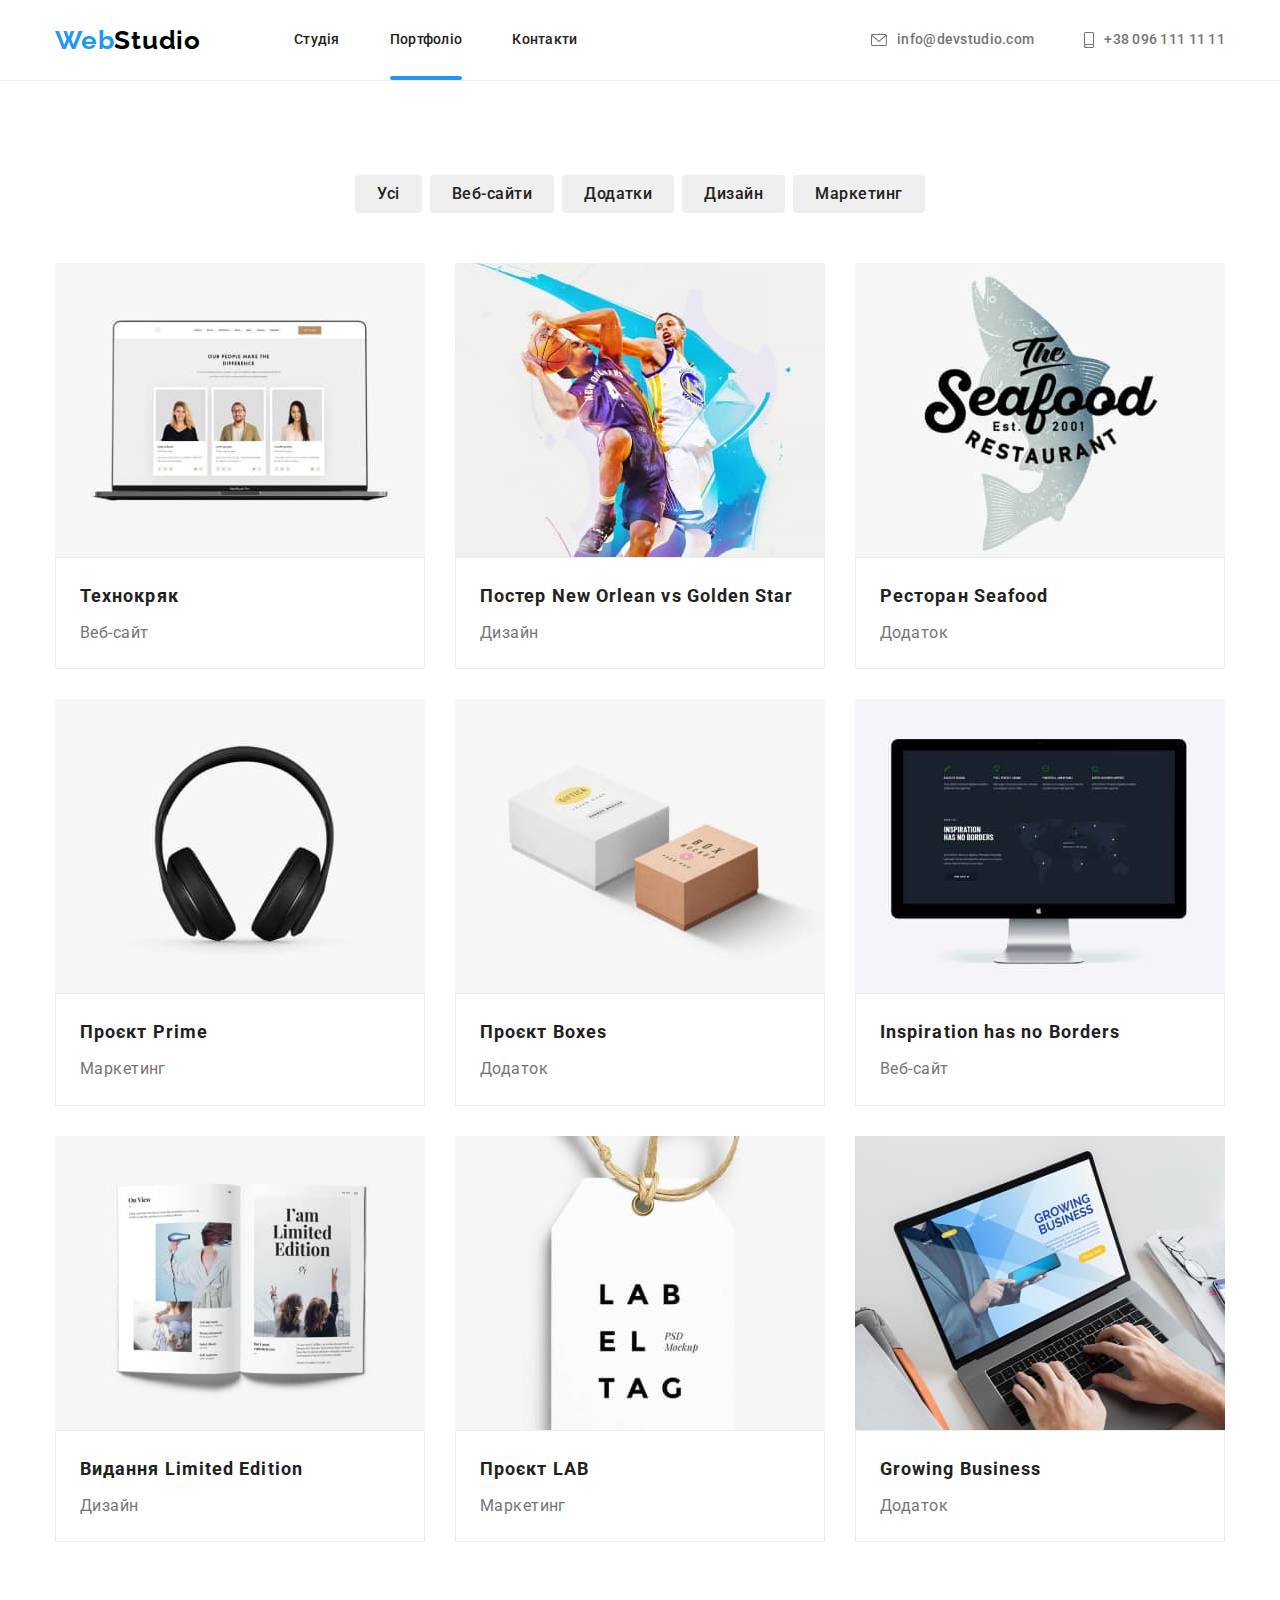
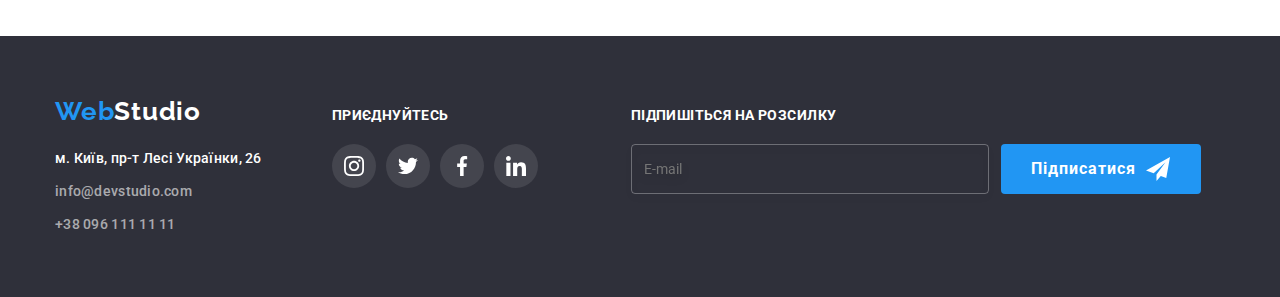
==== portfolio.html @ 9c0e9324 "add_banner" ====
<!DOCTYPE html>
<html lang="uk">
  <head>
    <meta charset="UTF-8" />
    <meta http-equiv="X-UA-Compatible" content="IE=edge" />
    <meta name="viewport" content="width=device-width, initial-scale=1.0" />
    <title>Портфоліо</title>
    <link rel="preconnect" href="https://fonts.googleapis.com" />
    <link rel="preconnect" href="https://fonts.gstatic.com" crossorigin />
    <link
      href="https://fonts.googleapis.com/css2?family=Raleway:wght@700&family=Roboto:wght@400;500;700;900&display=swap"
      rel="stylesheet"
    />
    <link
      rel="stylesheet"
      href="https://cdn.jsdelivr.net/npm/modern-normalize@1.1.0/modern-normalize.min.css"
    />
    <link rel="stylesheet" href="./css/main.min.css" />
  </head>
  <body>
    <!--Header-->
    <header class="header">
      <div class="container header__envelope">
        <nav class="header__navigation">
          <a class="logo logo-head link" href="./index.html" lang="en"
            >Web<span class="logo-header">Studio</span></a
          >
          <ul class="menu list">
            <li class="menu__item">
              <a class="menu__link link" href="./index.html">Студія</a>
            </li>
            <li class="menu__item">
              <a class="menu__link menu__current link" href="./portfolio.html"
                >Портфоліо</a
              >
            </li>
            <li class="menu__item">
              <a class="menu__link link" href="#">Контакти</a>
            </li>
          </ul>
        </nav>
        <ul class="list adress contacts-list">
          <li class="contacts-list__item">
            <a
              class="contacts-list__link link"
              href="mailto:info@devstudio.com"
            >
              <svg
                aria-label="іконка написати посилання на пошту"
                class="contacts-list__iconmail"
                width="16"
                height="12"
              >
                <use href="./images/sprite.svg#icon-mail_header"></use>
              </svg>
              info@devstudio.com
            </a>
          </li>
          <li class="contacts-list__item">
            <a class="contacts-list__link link" href="tel:+380961111111">
              <svg
                aria-label="іконка контактного телефона"
                class="contacts-list__icontel"
                width="10"
                height="16"
              >
                <use href="./images/sprite.svg#icon-smartphone_header"></use>
              </svg>
              +38 096 111 11 11
            </a>
          </li>
        </ul>
      </div>
    </header>
    <main>
      <!--Button-filter-portfolio-->
      <section class="portfolio">
        <div class="container">
          <h1 class="visually-hidden">Портфоліо</h1>
          <ul class="portfolio-btn-roster list">
            <li class="portfolio-item">
              <button type="button" class="button-portfolio">Усі</button>
            </li>
            <li class="portfolio-item">
              <button type="button" class="button-portfolio">Веб-сайти</button>
            </li>
            <li class="portfolio-item">
              <button type="button" class="button-portfolio">Додатки</button>
            </li>
            <li class="portfolio-item">
              <button type="button" class="button-portfolio">Дизайн</button>
            </li>
            <li class="portfolio-item">
              <button type="button" class="button-portfolio">Маркетинг</button>
            </li>
          </ul>
          <!--Portfolio-->
          <ul class="portfolio-work list">
            <li class="port-box">
              <a class="port-link link" href="">
                <div class="portfolio-block">
                  <img
                    src="./images/websitetechnokryak.jpg"
                    alt="веб-сайт"
                    width="370"
                    class="portfolio-link"
                  />
                  <div class="overlay-portfolio">
                    <p class="overlay-text">
                      Ресурс пропонує комплексні пропозиції з різним рівнем
                      функціоналу та сервісів. Все це дозволить відвідувачу
                      отримати вичерпні відомості про компанію чи приватну
                      особу.
                    </p>
                  </div>
                </div>
                <div class="portfolio-box">
                  <h2 class="portfolio-title">Технокряк</h2>
                  <p class="portfolio-info">Веб-сайт</p>
                </div>
              </a>
            </li>
            <li class="port-box">
              <a class="port-link link" href="">
                <div class="portfolio-block">
                  <img
                    src="./images/designposter.jpg"
                    alt="постер"
                    width="370"
                    class="portfolio-link"
                  />
                  <div class="overlay-portfolio">
                    <p class="overlay-text">
                      Ресурс пропонує комплексні пропозиції з різним рівнем
                      функціоналу та сервісів. Все це дозволить відвідувачу
                      отримати вичерпні відомості про компанію чи приватну
                      особу.
                    </p>
                  </div>
                </div>
                <div class="portfolio-box">
                  <h2 class="portfolio-title">
                    Постер New Orlean vs Golden Star
                  </h2>
                  <p class="portfolio-info">Дизайн</p>
                </div>
              </a>
            </li>
            <li class="port-box">
              <a class="port-link link" href="">
                <div class="portfolio-block">
                  <img
                    src="./images/applicationrestoran.jpg"
                    alt="лого ресторану"
                    width="370"
                    class="portfolio-link"
                  />
                  <div class="overlay-portfolio">
                    <p class="overlay-text">
                      Ресурс пропонує комплексні пропозиції з різним рівнем
                      функціоналу та сервісів. Все це дозволить відвідувачу
                      отримати вичерпні відомості про компанію чи приватну
                      особу.
                    </p>
                  </div>
                </div>
                <div class="portfolio-box">
                  <h2 class="portfolio-title">Ресторан Seafood</h2>
                  <p class="portfolio-info">Додаток</p>
                </div>
              </a>
            </li>
            <li class="port-box">
              <a class="port-link link" href="">
                <div class="portfolio-block">
                  <img
                    src="./images/marketingproject.jpg"
                    alt="навушники"
                    width="370"
                    class="portfolio-link"
                  />
                  <div class="overlay-portfolio">
                    <p class="overlay-text">
                      Ресурс пропонує комплексні пропозиції з різним рівнем
                      функціоналу та сервісів. Все це дозволить відвідувачу
                      отримати вичерпні відомості про компанію чи приватну
                      особу.
                    </p>
                  </div>
                </div>
                <div class="portfolio-box">
                  <h2 class="portfolio-title">Проєкт Prime</h2>
                  <p class="portfolio-info">Маркетинг</p>
                </div>
              </a>
            </li>
            <li class="port-box">
              <a class="port-link link" href="">
                <div class="portfolio-block">
                  <img
                    src="./images/applicationproject.jpg"
                    alt="коробка"
                    width="370"
                    class="portfolio-link"
                  />
                  <div class="overlay-portfolio">
                    <p class="overlay-text">
                      Ресурс пропонує комплексні пропозиції з різним рівнем
                      функціоналу та сервісів. Все це дозволить відвідувачу
                      отримати вичерпні відомості про компанію чи приватну
                      особу.
                    </p>
                  </div>
                </div>
                <div class="portfolio-box">
                  <h2 class="portfolio-title">Проєкт Boxes</h2>
                  <p class="portfolio-info">Додаток</p>
                </div>
              </a>
            </li>
            <li class="port-box">
              <a class="port-link link" href="">
                <div class="portfolio-block">
                  <img
                    src="./images/website.jpg"
                    alt="компьютер"
                    width="370"
                    class="portfolio-link"
                  />
                  <div class="overlay-portfolio">
                    <p class="overlay-text">
                      Ресурс пропонує комплексні пропозиції з різним рівнем
                      функціоналу та сервісів. Все це дозволить відвідувачу
                      отримати вичерпні відомості про компанію чи приватну
                      особу.
                    </p>
                  </div>
                </div>
                <div class="portfolio-box">
                  <h2 class="portfolio-title">Inspiration has no Borders</h2>
                  <p class="portfolio-info">Веб-сайт</p>
                </div>
              </a>
            </li>
            <li class="port-box">
              <a class="port-link link" href="">
                <div class="portfolio-block">
                  <img
                    src="./images/designpublishing.jpg"
                    alt="журнал"
                    width="370"
                    class="portfolio-link"
                  />
                  <div class="overlay-portfolio">
                    <p class="overlay-text">
                      Ресурс пропонує комплексні пропозиції з різним рівнем
                      функціоналу та сервісів. Все це дозволить відвідувачу
                      отримати вичерпні відомості про компанію чи приватну
                      особу.
                    </p>
                  </div>
                </div>
                <div class="portfolio-box">
                  <h2 class="portfolio-title">Видання Limited Edition</h2>
                  <p class="portfolio-info">Дизайн</p>
                </div>
              </a>
            </li>
            <li class="port-box">
              <a class="port-link link" href="">
                <div class="portfolio-block">
                  <img
                    src="./images/marketingprlab.jpg"
                    alt="стікер"
                    width="370"
                    class="portfolio-link"
                  />
                  <div class="overlay-portfolio">
                    <p class="overlay-text">
                      Ресурс пропонує комплексні пропозиції з різним рівнем
                      функціоналу та сервісів. Все це дозволить відвідувачу
                      отримати вичерпні відомості про компанію чи приватну
                      особу.
                    </p>
                  </div>
                </div>
                <div class="portfolio-box">
                  <h2 class="portfolio-title">Проєкт LAB</h2>
                  <p class="portfolio-info">Маркетинг</p>
                </div>
              </a>
            </li>
            <li class="port-box">
              <a class="port-link link" href="">
                <div class="portfolio-block">
                  <img
                    src="./images/appgrowing.jpg"
                    alt="ноутбук"
                    width="370"
                    class="portfolio-link"
                  />
                  <div class="overlay-portfolio">
                    <p class="overlay-text">
                      Ресурс пропонує комплексні пропозиції з різним рівнем
                      функціоналу та сервісів. Все це дозволить відвідувачу
                      отримати вичерпні відомості про компанію чи приватну
                      особу.
                    </p>
                  </div>
                </div>
                <div class="portfolio-box">
                  <h2 class="portfolio-title">Growing Business</h2>
                  <p class="portfolio-info">Додаток</p>
                </div>
              </a>
            </li>
          </ul>
        </div>
      </section>
    </main>
    <!--Footer-->
    <footer class="footer-color">
      <div class="container footer-block">
        <div class="contacts-footer">
          <a class="logo link logo-indent" href="./index.html" lang="en"
            >Web<span class="logo-footer">Studio</span></a
          >
          <address>
            <ul class="list">
              <li class="footer-list">
                <a
                  class="adress link nav-contacts-footer"
                  href="https://goo.gl/maps/qTSubEwmaGikRSsk8"
                  target="_blank"
                  rel="noreferer noopener nofollow"
                  >м. Київ, пр-т Лесі Українки, 26</a
                >
              </li>
              <li class="footer-list">
                <a
                  class="footer-contacts link nav-contacts-footer"
                  href="mailto:info@devstudio.com"
                  >info@devstudio.com</a
                >
              </li>
              <li class="footer-list">
                <a
                  class="footer-contacts link nav-contacts-footer"
                  href="tel:+380961111111"
                  >+38 096 111 11 11</a
                >
              </li>
            </ul>
          </address>
        </div>
        <div class="footer-social">
          <p class="follow">Приєднуйтесь</p>
          <ul class="social-list-footer list">
            <li class="social-list-item-footer">
              <a href="#" class="social-list-link-footer">
                <svg
                  lang="en"
                  aria-label="icon instagram"
                  class="social-list-icon-footer"
                >
                  <use href="./images/sprite.svg#icon-instagram"></use>
                </svg>
              </a>
            </li>
            <li class="social-list-item-footer">
              <a href="#" class="social-list-link-footer">
                <svg
                  lang="en"
                  aria-label="icon twitter"
                  class="social-list-icon-footer"
                >
                  <use href="./images/sprite.svg#icon-twitter"></use>
                </svg>
              </a>
            </li>
            <li class="social-list-item-footer">
              <a href="#" class="social-list-link-footer">
                <svg
                  lang="en"
                  aria-label="icon facebook"
                  class="social-list-icon-footer"
                >
                  <use href="./images/sprite.svg#icon-fb"></use>
                </svg>
              </a>
            </li>
            <li class="social-list-item-footer">
              <a href="#" class="social-list-link-footer">
                <svg
                  lang="en"
                  aria-label="icon linkedin"
                  class="social-list-icon-footer"
                >
                  <use href="./images/sprite.svg#icon-linkedin"></use>
                </svg>
              </a>
            </li>
          </ul>
        </div>
        <form class="mailing">
          <p class="mailing-text">Підпишіться на розсилку</p>
          <div class="mailing-box">
            <input
              type="email"
              name="email"
              placeholder="E-mail"
              class="mailing-input"
              required
            />
            <button type="submit" class="mailing-button">
              Підписатися
              <svg class="icon-send">
                <use href="./images/sprite.svg#icon-icon-send"></use>
              </svg>
            </button>
          </div>
        </form>
      </div>
    </footer>
  </body>
</html>
---- css/main.min.css ----
:root{--accent-color: #2196F3;--text-title-color: #212121;--text-color: #757575;--banner-color: #2F303A;--white-color: #FFFFFF;--button-colour: #188CE8;--border-header: #ECECEC;--comandos-color: #F5F4FA;--portfolio-box: #EEEEEE;--banner-bg-color: #C4C4C4;--icon-color: #AFB1B8;--bg-color-text: rgba(47, 48, 58, 0.8);--bg-color-icon: rgba(255, 255, 255, 0.1);--backdrop-color: rgba(0, 0, 0, 0.2);--timing-function: cubic-bezier(0.4, 0, 0.2, 1);--overlay-portfolio: rgba(33, 150, 243, 0.9);--primery-font: "Roboto", sans-serif}.visually-hidden{position:absolute;white-space:nowrap;width:1px;height:1px;overflow:hidden;border:0;padding:0;clip:rect(0 0 0 0);clip-path:inset(50%)}h1,h2,h3,h4,p{margin-top:0;margin-bottom:0}ul,ol{margin-top:0;margin-bottom:0;padding-left:0}.link{text-decoration:none}.list{list-style:none}img{display:block}body{font-family:var(--primery-font);font-size:14px;letter-spacing:.03em;line-height:1.14}.container{width:1200px;margin-left:auto;margin-right:auto;padding-left:15px;padding-right:15px}.banner__button{font-family:"Roboto",sans-serif;font-style:normal;font-weight:700;font-size:16px;line-height:1.87;display:block;padding:10px 32px;border-radius:4px;border:none;margin-right:auto;margin-left:auto;letter-spacing:.06em;cursor:pointer;background-color:var(--accent-color);color:var(--white-color);transition:background-color 250ms var(--timing-function)}.banner__button:hover,.banner__button:focus{background-color:var(--button-colour);box-shadow:0px 4px 4px rgba(0,0,0,.15);border-radius:4px}.logo-header{color:#000;padding-top:24px;padding-bottom:24px}.logo{font-family:"Raleway",sans-serif;font-weight:700;font-size:26px;line-height:1.19;letter-spacing:.03em;color:var(--accent-color)}.logo-head{margin-right:93px}.logo-footer{color:var(--white-color)}.logo-indent{margin-bottom:20px;display:block}.backdrop{position:fixed;top:0;left:0;z-index:100;width:100%;height:100%;background-color:var(--backdrop-color);transition:opacity 250ms var(--timing-function),visibility 250ms var(--timing-function)}.backdrop.is-hidden{visibility:hidden;opacity:0;pointer-events:none}.modal{position:absolute;top:50%;left:50%;transform:translate(-50%, -50%);width:528px;height:580px;padding:40px;background-color:var(--white-color);box-shadow:0px 1px 3px rgba(0,0,0,.12),0px 1px 1px rgba(0,0,0,.14),0px 2px 1px rgba(0,0,0,.2);border-radius:4px}.modal-close-button{position:absolute;top:8px;right:8px;display:flex;align-items:center;justify-content:center;width:30px;height:30px;border-radius:50%;background-color:rgba(0,0,0,0);border:1px solid rgba(0,0,0,.1);padding:0px;transition:border 250ms var(--timing-function)}.modal-close-button:hover,.modal-close-button:focus{border:1px solid var(--accent-color)}.modal-close-icon{transition:fill 250ms var(--timing-function)}.modal-close-icon:focus,.modal-close-icon:hover{cursor:pointer;fill:var(--accent-color)}.modal-title{font-family:var(--primery-font);font-style:normal;font-weight:700;font-size:20px;line-height:1,15;text-align:center;letter-spacing:.03em;margin-bottom:12px;color:var(--text-title-color)}.modal-form{display:flex;flex-direction:column}.modal-from-input{width:100%;height:40px;cursor:pointer;padding-left:42px;border-radius:4px;border:1px solid rgba(33,33,33,.2);transition:border-color 250ms var(--timing-function)}.modal-from-input:focus{outline:none;border-color:var(--accent-color)}.modal-form-icon{position:absolute;top:50%;left:12px;transform:translateY(-50%);display:block;fill:var(--text-title-color);transition:fill 250ms var(--timing-function)}.modal-from-input:focus+.modal-form-icon{fill:var(--accent-color)}.modal-form-name{display:block;margin-bottom:4px;font-family:var(--primery-font);font-style:normal;font-weight:400;font-size:12px;line-height:1,16;letter-spacing:.01em;color:var(--text-color)}.modal-form-field{margin-bottom:10px}.modal-form-input-wrapper{position:relative;display:block}.modal-form-message{display:block;width:100%;height:96px;border-radius:4px;border:1px solid rgba(33,33,33,.2);padding-left:16px;padding-right:16px;padding-top:12px;padding-bottom:12px;resize:none;cursor:pointer;transition:border-color 250ms var(--timing-function)}.modal-form-message:focus{outline:none;border-color:var(--accent-color)}.modal-form-message::placeholder{color:rgba(117,117,117,.5);font-size:12px}.modal-form-own-check{width:16px;height:15px;border-radius:2px;border:1px solid var(--text-title-color);cursor:pointer;margin-right:7px}.modal-check:checked+.modal-form-own-check{background-color:var(--accent-color);border:none}.modal-check:focus+.modal-form-own-check{box-shadow:0 0 0 2px var(--accent-color)}.modal-form-own-icon{display:none;fill:var(--white-color)}.modal-check:checked+.modal-form-own-check .modal-form-own-icon{display:block}.modal-check{appearance:none;position:absolute}.modal-form-check{display:flex;align-items:center;margin-bottom:25px;justify-content:center}.modal-form-send{width:200px;height:50px;font-family:"Roboto",sans-serif;font-style:normal;font-weight:700;font-size:16px;line-height:1.87;display:block;padding:10px 32px;border-radius:4px;border:none;margin-right:auto;margin-left:auto;letter-spacing:.06em;cursor:pointer;background-color:var(--accent-color);color:var(--white-color);transition:background-color 250ms var(--timing-function)}.modal-form-send:hover,.modal-form-send:focus{background-color:var(--button-colour);box-shadow:0px 4px 4px rgba(0,0,0,.15);border-radius:4px}.modal-form-own-text{color:var(--accent-color)}.header{border-bottom:1px solid var(--border-header)}.contacts-list__iconmail{margin-right:10px;fill:currentColor}.contacts-list__icontel{margin-right:10px;fill:currentColor}.menu__link{position:relative;font-weight:500;letter-spacing:.02em;padding-top:32px;padding-bottom:32px;display:inline-block;color:var(--text-title-color);transition:color 250ms var(--timing-function) linear}.menu__link:hover,.menu__link:focus,.current{color:var(--accent-color)}.menu__current::after{content:"";position:absolute;left:0;bottom:0;display:inline-block;width:100%;height:4px;background-color:var(--accent-color);border-radius:2px;transition:color 250ms var(--timing-function)}.contacts-list__link{display:flex;align-items:center;font-weight:500;letter-spacing:.02em;padding-top:32px;padding-bottom:32px;line-height:1.14;color:var(--text-color);transition:color 250ms var(--timing-function)}.contacts-list__link:hover,.contacts-list__link:focus,.contacts-list__link .current{color:var(--accent-color)}.contacts-list__item:not(:last-child){margin-right:50px;line-height:1.14}.menu{display:flex;align-items:center;column-gap:50px}.contacts-list{display:flex;align-items:center;margin-left:auto}.header__envelope{display:flex;align-items:center}.header__navigation{display:flex;align-items:center}.banner{padding-top:200px;padding-bottom:200px;background-color:var(--banner-bg-color);background-image:linear-gradient(rgba(47, 48, 58, 0.4), rgba(47, 48, 58, 0.4)),url(../images/mobile/header1.jpg);background-repeat:no-repeat;background-position:center;background-size:1600px}@media screen and (min-device-pixel-ratio: 2)and (min-width: 280px),screen and (min-resolution: 192dpi)and (min-width: 280px),screen and (min-resolution: 2dppx)and (min-width: 280px){.banner{background-image:url(../images/mobile/header2.jpg)}}@media screen and (min-width: 768px){.banner{background-image:url(../images/tablet/header1.jpg)}}@media screen and (min-device-pixel-ratio: 2)and (min-width: 768px),screen and (min-resolution: 192dpi)and (min-width: 768px),screen and (min-resolution: 2dppx)and (min-width: 768px){.banner{background-image:url(../images/tablet/header2.jpg)}}@media screen and (min-width: 1200px){.banner{background-image:url(../images/desktop/header1.jpg)}}@media screen and (min-device-pixel-ratio: 2)and (min-width: 1200px),screen and (min-resolution: 192dpi)and (min-width: 1200px),screen and (min-resolution: 2dppx)and (min-width: 1200px){.banner{background-image:url(../images/desktop/header2.jpg)}}.banner__box{width:696px;text-align:center;margin-right:auto;margin-left:auto}.overlay{max-width:1600px;height:600px;margin-left:auto;margin-right:auto;background-image:linear-gradient(to right, rgba(47, 48, 58, 0.4), rgba(47, 48, 58, 0.4)),url(../images/banner_main.jpg);background-repeat:no-repeat;background-position:center;background-size:cover}.banner__title{font-style:normal;font-weight:900;font-size:44px;line-height:1.36;text-align:center;letter-spacing:.06em;text-transform:uppercase;margin-left:auto;margin-right:auto;margin-bottom:30px;color:var(--white-color)}.advantages{padding-top:94px}.advantages-roster{display:flex;gap:30px}.backgraund{display:flex;background-color:var(--comandos-color);width:270px;height:120px;align-items:center;justify-content:center;margin-bottom:30px;border:none;border-radius:4px}.backgraund__icon{width:70px;height:70px}.advantages-roster__item{flex-basis:calc((100% - 90px)/4)}.advantages-roster__title{font-style:normal;font-weight:700;font-size:14px;text-transform:uppercase;margin-bottom:10px;color:var(--text-title-color)}.advantages-roster__text{font-style:normal;line-height:1.71;color:var(--text-color)}.products{padding-top:94px;padding-bottom:94px}.title,.clients,.comandos-title{font-style:normal;font-weight:700;font-size:36px;text-align:center;margin-bottom:50px;color:var(--text-title-color)}.products-work{display:flex;align-items:center}.products-work__item{position:relative}.products-work__item:not(:last-child){margin-right:30px}.products-work__overlay{position:absolute;bottom:0%;left:0%;width:100%;height:70px;background-color:var(--bg-color-text);display:flex;align-items:center;justify-content:center}.products-work__img{display:block}.products-work__text{font-family:"Roboto",sans-serif;font-weight:700;font-size:14px;line-height:1,14;text-align:center;text-transform:uppercase;color:var(--white-color)}.our-comandos{padding-bottom:94px;padding-top:94px;background-color:var(--comandos-color)}.comandos-team{display:flex;align-items:center}.comandos-list:not(:last-child){margin-right:30px}.box-color{background-color:var(--white-color)}.work-position{padding-top:30px;padding-bottom:30px;padding-left:30px;padding-right:30px;box-shadow:0px 1px 3px rgba(0,0,0,.12),0px 1px 1px rgba(0,0,0,.14),0px 2px 1px rgba(0,0,0,.2);border-radius:0px 0px 4px 4px}.social-list-icon{width:20px;height:20px}.social-list,.social-list-footer{display:flex;align-items:center;justify-content:center;column-gap:10px}.social-list-link{display:flex;align-items:center;justify-content:center;width:44px;height:44px;border-radius:50%;fill:var(--icon-color);background-color:var(--white-color);transition:background-color 250ms var(--timing-function),fill 250ms var(--timing-function)}.social-list-link:hover,.social-list-link:focus{fill:var(--white-color);background-color:var(--accent-color)}.name{font-style:normal;font-weight:500;font-size:16px;line-height:1.18;text-align:center;margin-bottom:10px;color:var(--text-title-color)}.name-text{font-style:normal;font-size:16px;line-height:1.18;text-align:center;color:var(--text-color);margin-bottom:16px}.section-clients{padding-top:94px;padding-bottom:94px}.clients-list{display:flex;justify-content:center;gap:30px}.client-link{display:flex;align-items:center;justify-content:center;width:170px;height:92px;border:1px solid var(--icon-color);border-radius:4px;color:var(--icon-color);transition:color 250ms var(--timing-function),border-color 250ms var(--timing-function)}.client-link:hover,.client-link:focus{border-color:var(--accent-color);color:var(--accent-color)}.client-icon{fill:currentColor;width:106px;height:60px}.portfolio-work{display:flex;gap:30px;align-items:center;flex-wrap:wrap}.port-link{display:block}.port-link:hover,.port-link:focus{box-shadow:0px 1px 1px rgba(0,0,0,.12),0px 4px 4px rgba(0,0,0,.06),1px 4px 6px rgba(0,0,0,.16)}.portfolio-block{position:relative;overflow:hidden}.portfolio-title{font-weight:700;font-size:18px;line-height:2;letter-spacing:.06em;margin-bottom:4px;color:var(--text-title-color)}.portfolio-info{font-size:16px;line-height:1.9;color:var(--text-color)}.portfolio-box{padding:20px 24px;border:1px solid var(--portfolio-box)}.overlay-portfolio{position:absolute;top:0;left:0;height:100%;width:100%;background-color:var(--overlay-portfolio);opacity:.9;color:var(--white-color);padding:63px 24px;overflow:hidden;transform:translateY(101%);transition:transform 250ms var(--timing-function),backgraund-color 250ms var(--timing-function)}.port-link:hover .overlay-portfolio,.port-link:focus .overlay-portfolio{transform:translateY(0%)}.overlay-text{font-style:normal;font-size:18px;line-height:1.56;color:var(--white-color)}.portfolio{padding-top:94px;padding-bottom:94px}.portfolio-btn-roster{display:flex;align-items:center;justify-content:center;margin-bottom:50px}.portfolio-item:not(:last-child){margin-right:8px}.button-portfolio{font-family:"Roboto",sans-serif;font-weight:500;font-size:16px;line-height:1.62;text-align:center;letter-spacing:.03em;padding:6px 22px;margin-left:auto;border:none;border-radius:4px;color:var(--text-title-color);transition:color 250ms var(--timing-function),background-color 250ms var(--timing-function),box-shadow 250ms var(--timing-function),border-radius 250ms var(--timing-function)}.button-portfolio:hover,.button-portfolio:focus{background-color:var(--accent-color);color:var(--white-color);box-shadow:0px 3px 1px rgba(0,0,0,.1),0px 1px 2px rgba(0,0,0,.08),0px 2px 2px rgba(0,0,0,.12);border-radius:4px}.button-portfolio,.hero-button{cursor:pointer}.footer-block{display:flex;align-items:baseline}.contacts-footer{margin-right:70px}.nav-contacts-footer{font-weight:500;letter-spacing:.02em;line-height:1.14;color:var(--text-color);transition:color 250ms var(--timing-function)}.nav-contacts-footer:hover,.nav-contacts-footer:focus,.nav-contacts-footer .current{color:var(--accent-color)}.footer-color{padding-top:60px;padding-bottom:60px;background:var(--banner-color)}.adress{font-style:normal;line-height:1.71;color:var(--white-color)}.footer-list:not(:last-child){margin-bottom:9px}.footer-contacts{font-style:normal;line-height:1.71;color:rgba(255,255,255,.6)}.footer-social{width:206px;height:80px;margin-right:93px}.follow{margin-bottom:20px;font-weight:700;font-size:14px;line-height:1,14;text-transform:uppercase;color:var(--white-color)}.social-list-link-footer{display:flex;align-items:center;justify-content:center;width:44px;height:44px;border-radius:50%;background-color:var(--bg-color-icon);transition:background-color 250ms var(--timing-function)}.social-list-link-footer:hover,.social-list-link-footer:focus{background-color:var(--accent-color)}.social-list-icon-footer{fill:var(--white-color);width:20px;height:20px}.mailing{width:570px}.mailing-text{font-family:var(--primery-font);margin-bottom:20px;font-weight:700;font-size:14px;text-transform:uppercase;color:var(--white-color)}.mailing-box{display:flex}.mailing-input{width:358px;height:50px;margin-right:12px;border-radius:4px;padding:12px;background-color:inherit;color:var(--white-color);cursor:pointer;border:1px solid rgba(255,255,255,.3);filter:drop-shadow(0px 4px 4px rgba(0, 0, 0, 0.15));transition:border-color 250ms var(--timing-function)}.mailing-input:focus{border-color:var(--white-color);outline:none}.mailing-button{display:flex;justify-content:center;align-items:center;border:none;width:200px;height:50px;background-color:var(--accent-color);border-radius:4px;color:var(--white-color);font-weight:700;font-size:16px;line-height:1,87;letter-spacing:.06em;padding:10px 28px;cursor:pointer;transition:background-color 250ms var(--timing-function)}.mailing-button:hover,.mailing-button:focus{background-color:var(--accent-color);color:var(--white-color);box-shadow:0px 3px 1px rgba(0,0,0,.1),0px 1px 2px rgba(0,0,0,.08),0px 2px 2px rgba(0,0,0,.12);border-radius:4px}.icon-send{width:24px;height:24px;margin-left:10px}/*# sourceMappingURL=main.min.css.map */
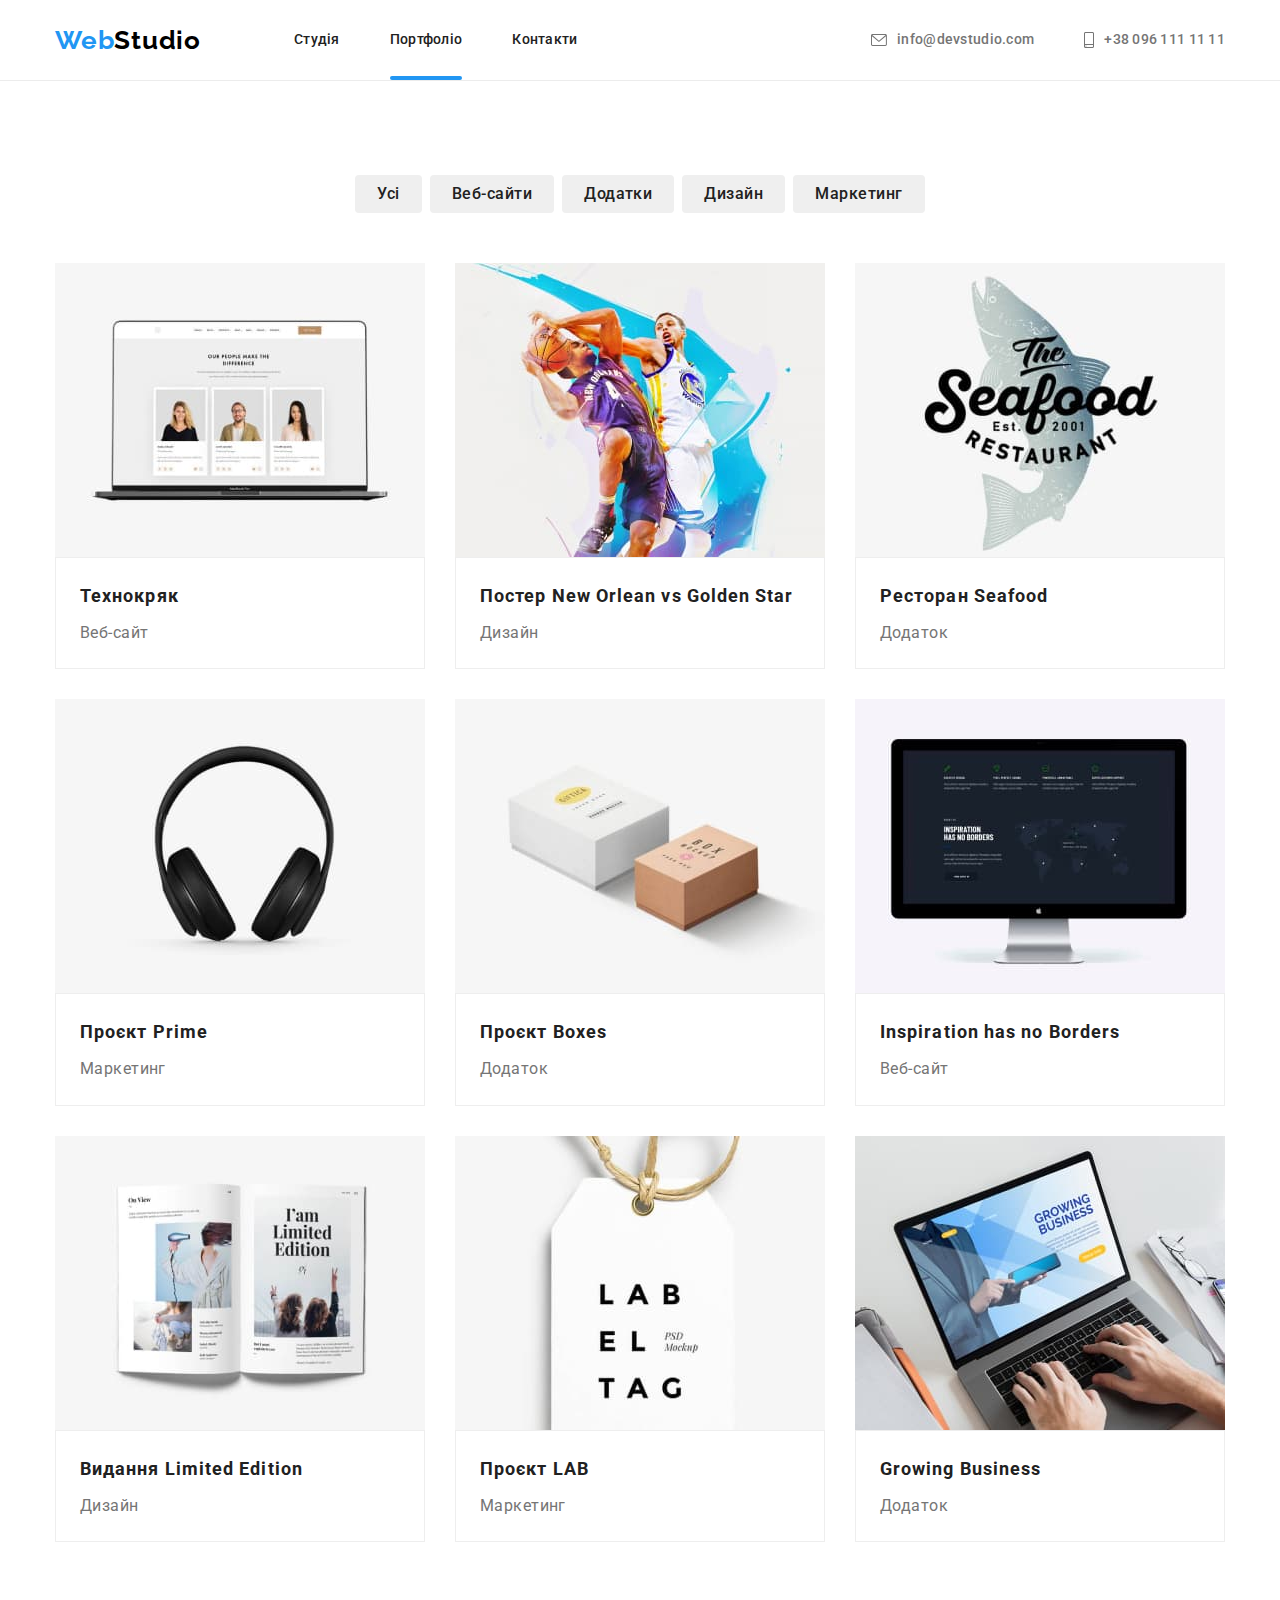
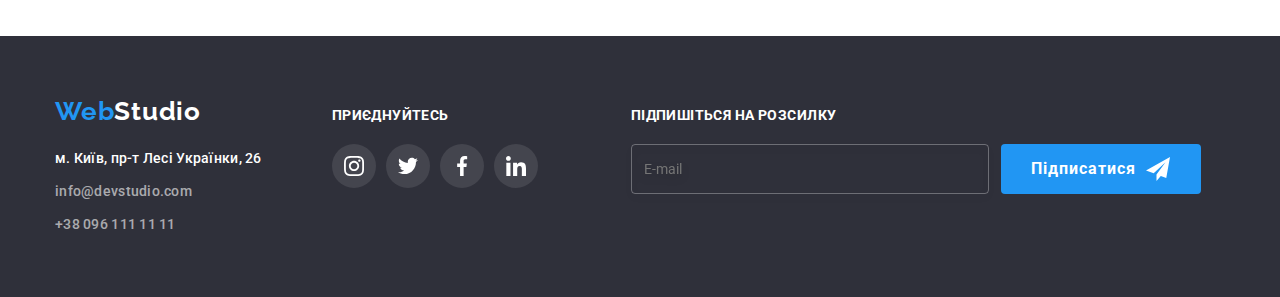
==== commit 277a7c97: "add_foto_1x_2x" ====
--- a/portfolio.html
+++ b/portfolio.html
@@ -99,12 +99,35 @@
             <li class="port-box">
               <a class="port-link link" href="">
                 <div class="portfolio-block">
-                  <img
-                    src="./images/websitetechnokryak.jpg"
-                    alt="веб-сайт"
-                    width="370"
-                    class="portfolio-link"
-                  />
+                  <picture>
+                    <source
+                      srcset="
+                        ./images/desktop/portfolio1@1x.jpg 1x,
+                        ./images/desktop/portfolio1@2x.jpg 2x
+                      "
+                      media="(min-width: 1200px)"
+                    />
+                    <source
+                      srcset="
+                        ./images/tablet/portfolio1@1x.jpg 1x,
+                        ./images/tablet/portfolio1@2x.jpg 2x
+                      "
+                      media="(min-width: 768px)"
+                    />
+                    <source
+                      srcset="
+                        ./images/mobile/portfolio1@1x.jpg 1x,
+                        ./images/mobile/portfolio1@2x.jpg 2x
+                      "
+                      media="(max-width: 767px)"
+                    />
+                    <img
+                      src="./images/desktop/portfolio1@1x.jpg"
+                      alt="веб-сайт"
+                      width="370"
+                      class="portfolio-link"
+                    />
+                  </picture>
                   <div class="overlay-portfolio">
                     <p class="overlay-text">
                       Ресурс пропонує комплексні пропозиції з різним рівнем
@@ -123,12 +146,35 @@
             <li class="port-box">
               <a class="port-link link" href="">
                 <div class="portfolio-block">
-                  <img
-                    src="./images/designposter.jpg"
-                    alt="постер"
-                    width="370"
-                    class="portfolio-link"
-                  />
+                  <picture>
+                    <source
+                      srcset="
+                        ./images/desktop/portfolio2@1x.jpg 1x,
+                        ./images/desktop/portfolio2@2x.jpg 2x
+                      "
+                      media="(min-width: 1200px)"
+                    />
+                    <source
+                      srcset="
+                        ./images/tablet/portfolio2@1x.jpg 1x,
+                        ./images/tablet/portfolio2@2x.jpg 2x
+                      "
+                      media="(min-width: 768px)"
+                    />
+                    <source
+                      srcset="
+                        ./images/mobile/portfolio2@1x.jpg 1x,
+                        ./images/mobile/portfolio2@2x.jpg 2x
+                      "
+                      media="(max-width: 767px)"
+                    />
+                    <img
+                      src="./images/desktop/portfolio2@1x.jpg"
+                      alt="постер"
+                      width="370"
+                      class="portfolio-link"
+                    />
+                  </picture>
                   <div class="overlay-portfolio">
                     <p class="overlay-text">
                       Ресурс пропонує комплексні пропозиції з різним рівнем
@@ -149,12 +195,35 @@
             <li class="port-box">
               <a class="port-link link" href="">
                 <div class="portfolio-block">
-                  <img
-                    src="./images/applicationrestoran.jpg"
-                    alt="лого ресторану"
-                    width="370"
-                    class="portfolio-link"
-                  />
+                  <picture>
+                    <source
+                      srcset="
+                        ./images/desktop/portfolio3@1x.jpg 1x,
+                        ./images/desktop/portfolio3@2x.jpg 2x
+                      "
+                      media="(min-width: 1200px)"
+                    />
+                    <source
+                      srcset="
+                        ./images/tablet/portfolio3@1x.jpg 1x,
+                        ./images/tablet/portfolio3@2x.jpg 2x
+                      "
+                      media="(min-width: 768px)"
+                    />
+                    <source
+                      srcset="
+                        ./images/mobile/portfolio3@1x.jpg 1x,
+                        ./images/mobile/portfolio3@2x.jpg 2x
+                      "
+                      media="(max-width: 767px)"
+                    />
+                    <img
+                      src="./images/desktop/portfolio3@1x.jpg"
+                      alt="лого ресторану"
+                      width="370"
+                      class="portfolio-link"
+                    />
+                  </picture>
                   <div class="overlay-portfolio">
                     <p class="overlay-text">
                       Ресурс пропонує комплексні пропозиції з різним рівнем
@@ -173,12 +242,35 @@
             <li class="port-box">
               <a class="port-link link" href="">
                 <div class="portfolio-block">
-                  <img
-                    src="./images/marketingproject.jpg"
-                    alt="навушники"
-                    width="370"
-                    class="portfolio-link"
-                  />
+                  <picture>
+                    <source
+                      srcset="
+                        ./images/desktop/portfolio4@1x.jpg 1x,
+                        ./images/desktop/portfolio4@2x.jpg 2x
+                      "
+                      media="(min-width: 1200px)"
+                    />
+                    <source
+                      srcset="
+                        ./images/tablet/portfolio4@1x.jpg 1x,
+                        ./images/tablet/portfolio4@2x.jpg 2x
+                      "
+                      media="(min-width: 768px)"
+                    />
+                    <source
+                      srcset="
+                        ./images/mobile/portfolio4@1x.jpg 1x,
+                        ./images/mobile/portfolio4@2x.jpg 2x
+                      "
+                      media="(max-width: 767px)"
+                    />
+                    <img
+                      src="./images/desktop/portfolio4@1x.jpg"
+                      alt="навушники"
+                      width="370"
+                      class="portfolio-link"
+                    />
+                  </picture>
                   <div class="overlay-portfolio">
                     <p class="overlay-text">
                       Ресурс пропонує комплексні пропозиції з різним рівнем
@@ -197,12 +289,35 @@
             <li class="port-box">
               <a class="port-link link" href="">
                 <div class="portfolio-block">
-                  <img
-                    src="./images/applicationproject.jpg"
-                    alt="коробка"
-                    width="370"
-                    class="portfolio-link"
-                  />
+                  <picture>
+                    <source
+                      srcset="
+                        ./images/desktop/portfolio5@1x.jpg 1x,
+                        ./images/desktop/portfolio5@2x.jpg 2x
+                      "
+                      media="(min-width: 1200px)"
+                    />
+                    <source
+                      srcset="
+                        ./images/tablet/portfolio5@1x.jpg 1x,
+                        ./images/tablet/portfolio5@2x.jpg 2x
+                      "
+                      media="(min-width: 768px)"
+                    />
+                    <source
+                      srcset="
+                        ./images/mobile/portfolio5@1x.jpg 1x,
+                        ./images/mobile/portfolio5@2x.jpg 2x
+                      "
+                      media="(max-width: 767px)"
+                    />
+                    <img
+                      src="./images/desktop/portfolio5@1x.jpg"
+                      alt="коробка"
+                      width="370"
+                      class="portfolio-link"
+                    />
+                  </picture>
                   <div class="overlay-portfolio">
                     <p class="overlay-text">
                       Ресурс пропонує комплексні пропозиції з різним рівнем
@@ -221,12 +336,35 @@
             <li class="port-box">
               <a class="port-link link" href="">
                 <div class="portfolio-block">
-                  <img
-                    src="./images/website.jpg"
-                    alt="компьютер"
-                    width="370"
-                    class="portfolio-link"
-                  />
+                  <picture>
+                    <source
+                      srcset="
+                        ./images/desktop/portfolio6@1x.jpg 1x,
+                        ./images/desktop/portfolio6@2x.jpg 2x
+                      "
+                      media="(min-width: 1200px)"
+                    />
+                    <source
+                      srcset="
+                        ./images/tablet/portfolio6@1x.jpg 1x,
+                        ./images/tablet/portfolio6@2x.jpg 2x
+                      "
+                      media="(min-width: 768px)"
+                    />
+                    <source
+                      srcset="
+                        ./images/mobile/portfolio6@1x.jpg 1x,
+                        ./images/mobile/portfolio6@2x.jpg 2x
+                      "
+                      media="(max-width: 767px)"
+                    />
+                    <img
+                      src="./images/desktop/portfolio6@1x.jpg"
+                      alt="компьютер"
+                      width="370"
+                      class="portfolio-link"
+                    />
+                  </picture>
                   <div class="overlay-portfolio">
                     <p class="overlay-text">
                       Ресурс пропонує комплексні пропозиції з різним рівнем
@@ -245,12 +383,35 @@
             <li class="port-box">
               <a class="port-link link" href="">
                 <div class="portfolio-block">
-                  <img
-                    src="./images/designpublishing.jpg"
-                    alt="журнал"
-                    width="370"
-                    class="portfolio-link"
-                  />
+                  <picture>
+                    <source
+                      srcset="
+                        ./images/desktop/portfolio7@1x.jpg 1x,
+                        ./images/desktop/portfolio7@2x.jpg 2x
+                      "
+                      media="(min-width: 1200px)"
+                    />
+                    <source
+                      srcset="
+                        ./images/tablet/portfolio7@1x.jpg 1x,
+                        ./images/tablet/portfolio7@2x.jpg 2x
+                      "
+                      media="(min-width: 768px)"
+                    />
+                    <source
+                      srcset="
+                        ./images/mobile/portfolio7@1x.jpg 1x,
+                        ./images/mobile/portfolio7@2x.jpg 2x
+                      "
+                      media="(max-width: 767px)"
+                    />
+                    <img
+                      src="./images/desktop/portfolio7@1x.jpg"
+                      alt="журнал"
+                      width="370"
+                      class="portfolio-link"
+                    />
+                  </picture>
                   <div class="overlay-portfolio">
                     <p class="overlay-text">
                       Ресурс пропонує комплексні пропозиції з різним рівнем
@@ -269,12 +430,35 @@
             <li class="port-box">
               <a class="port-link link" href="">
                 <div class="portfolio-block">
-                  <img
-                    src="./images/marketingprlab.jpg"
-                    alt="стікер"
-                    width="370"
-                    class="portfolio-link"
-                  />
+                  <picture>
+                    <source
+                      srcset="
+                        ./images/desktop/portfolio8@1x-7.jpg 1x,
+                        ./images/desktop/portfolio8@2x.jpg   2x
+                      "
+                      media="(min-width: 1200px)"
+                    />
+                    <source
+                      srcset="
+                        ./images/tablet/portfolio8@1x.jpg 1x,
+                        ./images/tablet/portfolio8@2x.jpg 2x
+                      "
+                      media="(min-width: 768px)"
+                    />
+                    <source
+                      srcset="
+                        ./images/mobile/portfolio8@1x.jpg 1x,
+                        ./images/mobile/portfolio8@2x.jpg 2x
+                      "
+                      media="(max-width: 767px)"
+                    />
+                    <img
+                      src="./images/desktop/portfolio8@1x-7.jpg"
+                      alt="стікер"
+                      width="370"
+                      class="portfolio-link"
+                    />
+                  </picture>
                   <div class="overlay-portfolio">
                     <p class="overlay-text">
                       Ресурс пропонує комплексні пропозиції з різним рівнем
@@ -293,12 +477,35 @@
             <li class="port-box">
               <a class="port-link link" href="">
                 <div class="portfolio-block">
-                  <img
-                    src="./images/appgrowing.jpg"
-                    alt="ноутбук"
-                    width="370"
-                    class="portfolio-link"
-                  />
+                  <picture>
+                    <source
+                      srcset="
+                        ./images/desktop/portfolio9@1x.jpg 1x,
+                        ./images/desktop/portfolio9@2x.jpg 2x
+                      "
+                      media="(min-width: 1200px)"
+                    />
+                    <source
+                      srcset="
+                        ./images/tablet/portfolio9@1x.jpg 1x,
+                        ./images/tablet/portfolio9@2x.jpg 2x
+                      "
+                      media="(min-width: 768px)"
+                    />
+                    <source
+                      srcset="
+                        ./images/mobile/portfolio9@1x.jpg 1x,
+                        ./images/mobile/portfolio9@2x.jpg 2x
+                      "
+                      media="(max-width: 767px)"
+                    />
+                    <img
+                      src="./images/desktop/portfolio9@1x.jpg"
+                      alt="ноутбук"
+                      width="370"
+                      class="portfolio-link"
+                    />
+                  </picture>
                   <div class="overlay-portfolio">
                     <p class="overlay-text">
                       Ресурс пропонує комплексні пропозиції з різним рівнем
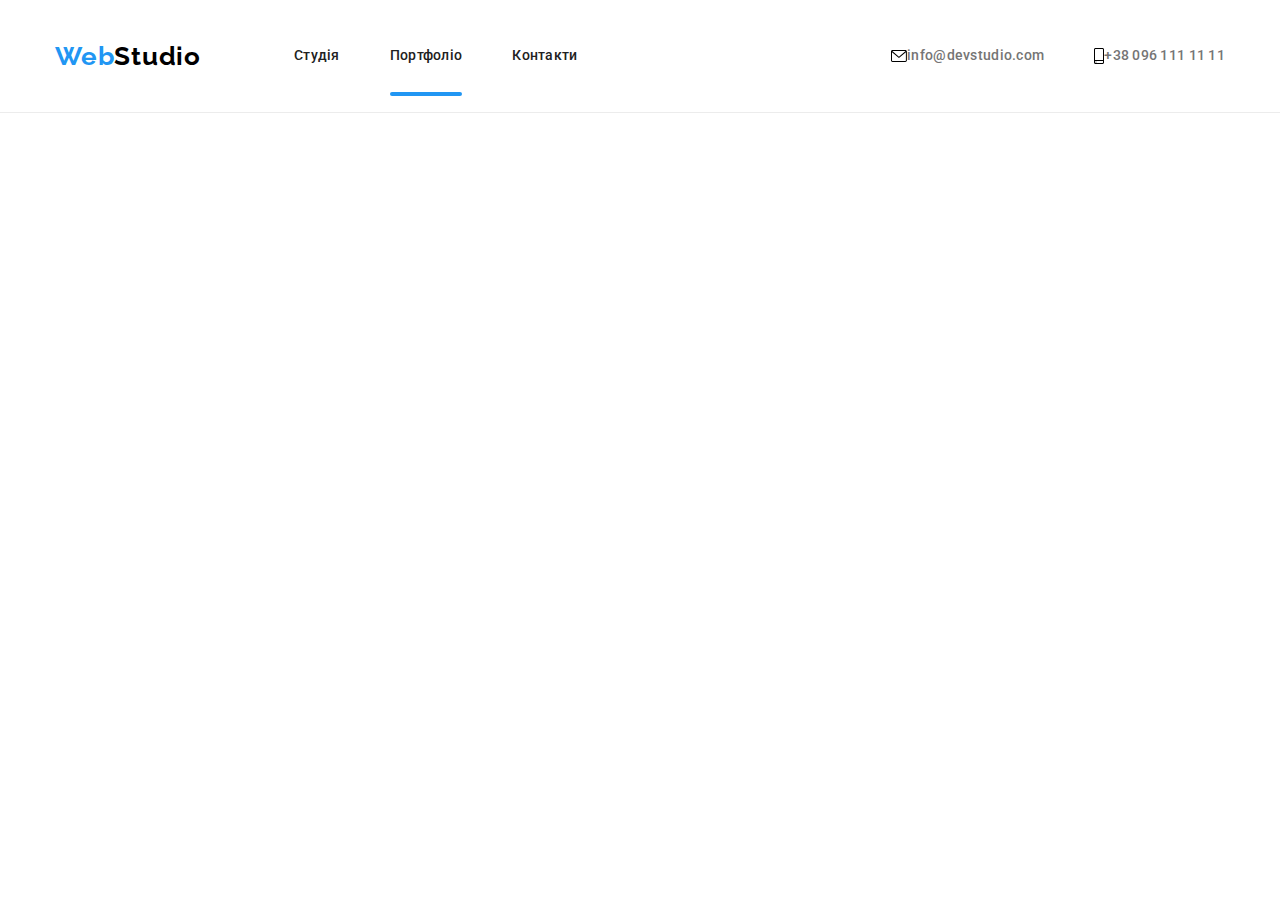
==== commit 470d3aa0: "header_1.0" ====
--- a/portfolio.html
+++ b/portfolio.html
@@ -74,7 +74,7 @@
     </header>
     <main>
       <!--Button-filter-portfolio-->
-      <section class="portfolio">
+      <!--<section class="portfolio">
         <div class="container">
           <h1 class="visually-hidden">Портфоліо</h1>
           <ul class="portfolio-btn-roster list">
@@ -93,9 +93,9 @@
             <li class="portfolio-item">
               <button type="button" class="button-portfolio">Маркетинг</button>
             </li>
-          </ul>
+          </ul>-->
           <!--Portfolio-->
-          <ul class="portfolio-work list">
+          <!--<ul class="portfolio-work list">
             <li class="port-box">
               <a class="port-link link" href="">
                 <div class="portfolio-block">
@@ -524,9 +524,9 @@
           </ul>
         </div>
       </section>
-    </main>
+    </main>-->
     <!--Footer-->
-    <footer class="footer-color">
+    <!--<footer class="footer-color">
       <div class="container footer-block">
         <div class="contacts-footer">
           <a class="logo link logo-indent" href="./index.html" lang="en"
@@ -628,6 +628,6 @@
           </div>
         </form>
       </div>
-    </footer>
+    </footer>-->
   </body>
 </html>
--- a/css/main.min.css
+++ b/css/main.min.css
@@ -1 +1 @@
-:root{--accent-color: #2196F3;--text-title-color: #212121;--text-color: #757575;--banner-color: #2F303A;--white-color: #FFFFFF;--button-colour: #188CE8;--border-header: #ECECEC;--comandos-color: #F5F4FA;--portfolio-box: #EEEEEE;--banner-bg-color: #C4C4C4;--icon-color: #AFB1B8;--bg-color-text: rgba(47, 48, 58, 0.8);--bg-color-icon: rgba(255, 255, 255, 0.1);--backdrop-color: rgba(0, 0, 0, 0.2);--timing-function: cubic-bezier(0.4, 0, 0.2, 1);--overlay-portfolio: rgba(33, 150, 243, 0.9);--primery-font: "Roboto", sans-serif}.visually-hidden{position:absolute;white-space:nowrap;width:1px;height:1px;overflow:hidden;border:0;padding:0;clip:rect(0 0 0 0);clip-path:inset(50%)}h1,h2,h3,h4,p{margin-top:0;margin-bottom:0}ul,ol{margin-top:0;margin-bottom:0;padding-left:0}.link{text-decoration:none}.list{list-style:none}img{display:block}body{font-family:var(--primery-font);font-size:14px;letter-spacing:.03em;line-height:1.14}.container{width:1200px;margin-left:auto;margin-right:auto;padding-left:15px;padding-right:15px}.banner__button{font-family:"Roboto",sans-serif;font-style:normal;font-weight:700;font-size:16px;line-height:1.87;display:block;padding:10px 32px;border-radius:4px;border:none;margin-right:auto;margin-left:auto;letter-spacing:.06em;cursor:pointer;background-color:var(--accent-color);color:var(--white-color);transition:background-color 250ms var(--timing-function)}.banner__button:hover,.banner__button:focus{background-color:var(--button-colour);box-shadow:0px 4px 4px rgba(0,0,0,.15);border-radius:4px}.logo-header{color:#000;padding-top:24px;padding-bottom:24px}.logo{font-family:"Raleway",sans-serif;font-weight:700;font-size:26px;line-height:1.19;letter-spacing:.03em;color:var(--accent-color)}.logo-head{margin-right:93px}.logo-footer{color:var(--white-color)}.logo-indent{margin-bottom:20px;display:block}.backdrop{position:fixed;top:0;left:0;z-index:100;width:100%;height:100%;background-color:var(--backdrop-color);transition:opacity 250ms var(--timing-function),visibility 250ms var(--timing-function)}.backdrop.is-hidden{visibility:hidden;opacity:0;pointer-events:none}.modal{position:absolute;top:50%;left:50%;transform:translate(-50%, -50%);width:528px;height:580px;padding:40px;background-color:var(--white-color);box-shadow:0px 1px 3px rgba(0,0,0,.12),0px 1px 1px rgba(0,0,0,.14),0px 2px 1px rgba(0,0,0,.2);border-radius:4px}.modal-close-button{position:absolute;top:8px;right:8px;display:flex;align-items:center;justify-content:center;width:30px;height:30px;border-radius:50%;background-color:rgba(0,0,0,0);border:1px solid rgba(0,0,0,.1);padding:0px;transition:border 250ms var(--timing-function)}.modal-close-button:hover,.modal-close-button:focus{border:1px solid var(--accent-color)}.modal-close-icon{transition:fill 250ms var(--timing-function)}.modal-close-icon:focus,.modal-close-icon:hover{cursor:pointer;fill:var(--accent-color)}.modal-title{font-family:var(--primery-font);font-style:normal;font-weight:700;font-size:20px;line-height:1,15;text-align:center;letter-spacing:.03em;margin-bottom:12px;color:var(--text-title-color)}.modal-form{display:flex;flex-direction:column}.modal-from-input{width:100%;height:40px;cursor:pointer;padding-left:42px;border-radius:4px;border:1px solid rgba(33,33,33,.2);transition:border-color 250ms var(--timing-function)}.modal-from-input:focus{outline:none;border-color:var(--accent-color)}.modal-form-icon{position:absolute;top:50%;left:12px;transform:translateY(-50%);display:block;fill:var(--text-title-color);transition:fill 250ms var(--timing-function)}.modal-from-input:focus+.modal-form-icon{fill:var(--accent-color)}.modal-form-name{display:block;margin-bottom:4px;font-family:var(--primery-font);font-style:normal;font-weight:400;font-size:12px;line-height:1,16;letter-spacing:.01em;color:var(--text-color)}.modal-form-field{margin-bottom:10px}.modal-form-input-wrapper{position:relative;display:block}.modal-form-message{display:block;width:100%;height:96px;border-radius:4px;border:1px solid rgba(33,33,33,.2);padding-left:16px;padding-right:16px;padding-top:12px;padding-bottom:12px;resize:none;cursor:pointer;transition:border-color 250ms var(--timing-function)}.modal-form-message:focus{outline:none;border-color:var(--accent-color)}.modal-form-message::placeholder{color:rgba(117,117,117,.5);font-size:12px}.modal-form-own-check{width:16px;height:15px;border-radius:2px;border:1px solid var(--text-title-color);cursor:pointer;margin-right:7px}.modal-check:checked+.modal-form-own-check{background-color:var(--accent-color);border:none}.modal-check:focus+.modal-form-own-check{box-shadow:0 0 0 2px var(--accent-color)}.modal-form-own-icon{display:none;fill:var(--white-color)}.modal-check:checked+.modal-form-own-check .modal-form-own-icon{display:block}.modal-check{appearance:none;position:absolute}.modal-form-check{display:flex;align-items:center;margin-bottom:25px;justify-content:center}.modal-form-send{width:200px;height:50px;font-family:"Roboto",sans-serif;font-style:normal;font-weight:700;font-size:16px;line-height:1.87;display:block;padding:10px 32px;border-radius:4px;border:none;margin-right:auto;margin-left:auto;letter-spacing:.06em;cursor:pointer;background-color:var(--accent-color);color:var(--white-color);transition:background-color 250ms var(--timing-function)}.modal-form-send:hover,.modal-form-send:focus{background-color:var(--button-colour);box-shadow:0px 4px 4px rgba(0,0,0,.15);border-radius:4px}.modal-form-own-text{color:var(--accent-color)}.header{border-bottom:1px solid var(--border-header)}.contacts-list__iconmail{margin-right:10px;fill:currentColor}.contacts-list__icontel{margin-right:10px;fill:currentColor}.menu__link{position:relative;font-weight:500;letter-spacing:.02em;padding-top:32px;padding-bottom:32px;display:inline-block;color:var(--text-title-color);transition:color 250ms var(--timing-function) linear}.menu__link:hover,.menu__link:focus,.current{color:var(--accent-color)}.menu__current::after{content:"";position:absolute;left:0;bottom:0;display:inline-block;width:100%;height:4px;background-color:var(--accent-color);border-radius:2px;transition:color 250ms var(--timing-function)}.contacts-list__link{display:flex;align-items:center;font-weight:500;letter-spacing:.02em;padding-top:32px;padding-bottom:32px;line-height:1.14;color:var(--text-color);transition:color 250ms var(--timing-function)}.contacts-list__link:hover,.contacts-list__link:focus,.contacts-list__link .current{color:var(--accent-color)}.contacts-list__item:not(:last-child){margin-right:50px;line-height:1.14}.menu{display:flex;align-items:center;column-gap:50px}.contacts-list{display:flex;align-items:center;margin-left:auto}.header__envelope{display:flex;align-items:center}.header__navigation{display:flex;align-items:center}.banner{padding-top:200px;padding-bottom:200px;background-color:var(--banner-bg-color);background-image:linear-gradient(rgba(47, 48, 58, 0.4), rgba(47, 48, 58, 0.4)),url(../images/mobile/header1.jpg);background-repeat:no-repeat;background-position:center;background-size:1600px}@media screen and (min-device-pixel-ratio: 2)and (min-width: 280px),screen and (min-resolution: 192dpi)and (min-width: 280px),screen and (min-resolution: 2dppx)and (min-width: 280px){.banner{background-image:url(../images/mobile/header2.jpg)}}@media screen and (min-width: 768px){.banner{background-image:url(../images/tablet/header1.jpg)}}@media screen and (min-device-pixel-ratio: 2)and (min-width: 768px),screen and (min-resolution: 192dpi)and (min-width: 768px),screen and (min-resolution: 2dppx)and (min-width: 768px){.banner{background-image:url(../images/tablet/header2.jpg)}}@media screen and (min-width: 1200px){.banner{background-image:url(../images/desktop/header1.jpg)}}@media screen and (min-device-pixel-ratio: 2)and (min-width: 1200px),screen and (min-resolution: 192dpi)and (min-width: 1200px),screen and (min-resolution: 2dppx)and (min-width: 1200px){.banner{background-image:url(../images/desktop/header2.jpg)}}.banner__box{width:696px;text-align:center;margin-right:auto;margin-left:auto}.overlay{max-width:1600px;height:600px;margin-left:auto;margin-right:auto;background-image:linear-gradient(to right, rgba(47, 48, 58, 0.4), rgba(47, 48, 58, 0.4)),url(../images/banner_main.jpg);background-repeat:no-repeat;background-position:center;background-size:cover}.banner__title{font-style:normal;font-weight:900;font-size:44px;line-height:1.36;text-align:center;letter-spacing:.06em;text-transform:uppercase;margin-left:auto;margin-right:auto;margin-bottom:30px;color:var(--white-color)}.advantages{padding-top:94px}.advantages-roster{display:flex;gap:30px}.backgraund{display:flex;background-color:var(--comandos-color);width:270px;height:120px;align-items:center;justify-content:center;margin-bottom:30px;border:none;border-radius:4px}.backgraund__icon{width:70px;height:70px}.advantages-roster__item{flex-basis:calc((100% - 90px)/4)}.advantages-roster__title{font-style:normal;font-weight:700;font-size:14px;text-transform:uppercase;margin-bottom:10px;color:var(--text-title-color)}.advantages-roster__text{font-style:normal;line-height:1.71;color:var(--text-color)}.products{padding-top:94px;padding-bottom:94px}.title,.clients,.comandos-title{font-style:normal;font-weight:700;font-size:36px;text-align:center;margin-bottom:50px;color:var(--text-title-color)}.products-work{display:flex;align-items:center}.products-work__item{position:relative}.products-work__item:not(:last-child){margin-right:30px}.products-work__overlay{position:absolute;bottom:0%;left:0%;width:100%;height:70px;background-color:var(--bg-color-text);display:flex;align-items:center;justify-content:center}.products-work__img{display:block}.products-work__text{font-family:"Roboto",sans-serif;font-weight:700;font-size:14px;line-height:1,14;text-align:center;text-transform:uppercase;color:var(--white-color)}.our-comandos{padding-bottom:94px;padding-top:94px;background-color:var(--comandos-color)}.comandos-team{display:flex;align-items:center}.comandos-list:not(:last-child){margin-right:30px}.box-color{background-color:var(--white-color)}.work-position{padding-top:30px;padding-bottom:30px;padding-left:30px;padding-right:30px;box-shadow:0px 1px 3px rgba(0,0,0,.12),0px 1px 1px rgba(0,0,0,.14),0px 2px 1px rgba(0,0,0,.2);border-radius:0px 0px 4px 4px}.social-list-icon{width:20px;height:20px}.social-list,.social-list-footer{display:flex;align-items:center;justify-content:center;column-gap:10px}.social-list-link{display:flex;align-items:center;justify-content:center;width:44px;height:44px;border-radius:50%;fill:var(--icon-color);background-color:var(--white-color);transition:background-color 250ms var(--timing-function),fill 250ms var(--timing-function)}.social-list-link:hover,.social-list-link:focus{fill:var(--white-color);background-color:var(--accent-color)}.name{font-style:normal;font-weight:500;font-size:16px;line-height:1.18;text-align:center;margin-bottom:10px;color:var(--text-title-color)}.name-text{font-style:normal;font-size:16px;line-height:1.18;text-align:center;color:var(--text-color);margin-bottom:16px}.section-clients{padding-top:94px;padding-bottom:94px}.clients-list{display:flex;justify-content:center;gap:30px}.client-link{display:flex;align-items:center;justify-content:center;width:170px;height:92px;border:1px solid var(--icon-color);border-radius:4px;color:var(--icon-color);transition:color 250ms var(--timing-function),border-color 250ms var(--timing-function)}.client-link:hover,.client-link:focus{border-color:var(--accent-color);color:var(--accent-color)}.client-icon{fill:currentColor;width:106px;height:60px}.portfolio-work{display:flex;gap:30px;align-items:center;flex-wrap:wrap}.port-link{display:block}.port-link:hover,.port-link:focus{box-shadow:0px 1px 1px rgba(0,0,0,.12),0px 4px 4px rgba(0,0,0,.06),1px 4px 6px rgba(0,0,0,.16)}.portfolio-block{position:relative;overflow:hidden}.portfolio-title{font-weight:700;font-size:18px;line-height:2;letter-spacing:.06em;margin-bottom:4px;color:var(--text-title-color)}.portfolio-info{font-size:16px;line-height:1.9;color:var(--text-color)}.portfolio-box{padding:20px 24px;border:1px solid var(--portfolio-box)}.overlay-portfolio{position:absolute;top:0;left:0;height:100%;width:100%;background-color:var(--overlay-portfolio);opacity:.9;color:var(--white-color);padding:63px 24px;overflow:hidden;transform:translateY(101%);transition:transform 250ms var(--timing-function),backgraund-color 250ms var(--timing-function)}.port-link:hover .overlay-portfolio,.port-link:focus .overlay-portfolio{transform:translateY(0%)}.overlay-text{font-style:normal;font-size:18px;line-height:1.56;color:var(--white-color)}.portfolio{padding-top:94px;padding-bottom:94px}.portfolio-btn-roster{display:flex;align-items:center;justify-content:center;margin-bottom:50px}.portfolio-item:not(:last-child){margin-right:8px}.button-portfolio{font-family:"Roboto",sans-serif;font-weight:500;font-size:16px;line-height:1.62;text-align:center;letter-spacing:.03em;padding:6px 22px;margin-left:auto;border:none;border-radius:4px;color:var(--text-title-color);transition:color 250ms var(--timing-function),background-color 250ms var(--timing-function),box-shadow 250ms var(--timing-function),border-radius 250ms var(--timing-function)}.button-portfolio:hover,.button-portfolio:focus{background-color:var(--accent-color);color:var(--white-color);box-shadow:0px 3px 1px rgba(0,0,0,.1),0px 1px 2px rgba(0,0,0,.08),0px 2px 2px rgba(0,0,0,.12);border-radius:4px}.button-portfolio,.hero-button{cursor:pointer}.footer-block{display:flex;align-items:baseline}.contacts-footer{margin-right:70px}.nav-contacts-footer{font-weight:500;letter-spacing:.02em;line-height:1.14;color:var(--text-color);transition:color 250ms var(--timing-function)}.nav-contacts-footer:hover,.nav-contacts-footer:focus,.nav-contacts-footer .current{color:var(--accent-color)}.footer-color{padding-top:60px;padding-bottom:60px;background:var(--banner-color)}.adress{font-style:normal;line-height:1.71;color:var(--white-color)}.footer-list:not(:last-child){margin-bottom:9px}.footer-contacts{font-style:normal;line-height:1.71;color:rgba(255,255,255,.6)}.footer-social{width:206px;height:80px;margin-right:93px}.follow{margin-bottom:20px;font-weight:700;font-size:14px;line-height:1,14;text-transform:uppercase;color:var(--white-color)}.social-list-link-footer{display:flex;align-items:center;justify-content:center;width:44px;height:44px;border-radius:50%;background-color:var(--bg-color-icon);transition:background-color 250ms var(--timing-function)}.social-list-link-footer:hover,.social-list-link-footer:focus{background-color:var(--accent-color)}.social-list-icon-footer{fill:var(--white-color);width:20px;height:20px}.mailing{width:570px}.mailing-text{font-family:var(--primery-font);margin-bottom:20px;font-weight:700;font-size:14px;text-transform:uppercase;color:var(--white-color)}.mailing-box{display:flex}.mailing-input{width:358px;height:50px;margin-right:12px;border-radius:4px;padding:12px;background-color:inherit;color:var(--white-color);cursor:pointer;border:1px solid rgba(255,255,255,.3);filter:drop-shadow(0px 4px 4px rgba(0, 0, 0, 0.15));transition:border-color 250ms var(--timing-function)}.mailing-input:focus{border-color:var(--white-color);outline:none}.mailing-button{display:flex;justify-content:center;align-items:center;border:none;width:200px;height:50px;background-color:var(--accent-color);border-radius:4px;color:var(--white-color);font-weight:700;font-size:16px;line-height:1,87;letter-spacing:.06em;padding:10px 28px;cursor:pointer;transition:background-color 250ms var(--timing-function)}.mailing-button:hover,.mailing-button:focus{background-color:var(--accent-color);color:var(--white-color);box-shadow:0px 3px 1px rgba(0,0,0,.1),0px 1px 2px rgba(0,0,0,.08),0px 2px 2px rgba(0,0,0,.12);border-radius:4px}.icon-send{width:24px;height:24px;margin-left:10px}/*# sourceMappingURL=main.min.css.map */+:root{--accent-color: #2196F3;--text-title-color: #212121;--text-color: #757575;--banner-color: #2F303A;--white-color: #FFFFFF;--button-colour: #188CE8;--border-header: #ECECEC;--comandos-color: #F5F4FA;--portfolio-box: #EEEEEE;--banner-bg-color: #C4C4C4;--icon-color: #AFB1B8;--bg-color-text: rgba(47, 48, 58, 0.8);--bg-color-icon: rgba(255, 255, 255, 0.1);--backdrop-color: rgba(0, 0, 0, 0.2);--timing-function: cubic-bezier(0.4, 0, 0.2, 1);--overlay-portfolio: rgba(33, 150, 243, 0.9);--mobile-border: rgba(33, 33, 33, 0.2);--primery-font: "Roboto", sans-serif}.visually-hidden{position:absolute;white-space:nowrap;width:1px;height:1px;overflow:hidden;border:0;padding:0;clip:rect(0 0 0 0);clip-path:inset(50%)}h1,h2,h3,h4,p{margin-top:0;margin-bottom:0}ul,ol{margin-top:0;margin-bottom:0;padding-left:0}.link{text-decoration:none}.list{list-style:none}img{display:block}body{font-family:var(--primery-font);font-size:14px;letter-spacing:.03em;line-height:1.14}.container{width:100%;padding-left:15px;padding-right:15px}@media screen and (min-width: 480px){.container{width:480px;margin-left:auto;margin-right:auto}}@media screen and (min-width: 768px){.container{width:738px}}@media screen and (min-width: 1200px){.container{width:1200px}}.banner__button{font-family:"Roboto",sans-serif;font-style:normal;font-weight:700;font-size:16px;line-height:1.87;display:block;padding:10px 32px;border-radius:4px;border:none;margin-right:auto;margin-left:auto;letter-spacing:.06em;cursor:pointer;background-color:var(--accent-color);color:var(--white-color);transition:background-color 250ms var(--timing-function)}.banner__button:hover,.banner__button:focus{background-color:var(--button-colour);box-shadow:0px 4px 4px rgba(0,0,0,.15);border-radius:4px}.logo-header{color:#000;padding-top:24px;padding-bottom:24px}.logo{font-family:"Raleway",sans-serif;font-weight:700;font-size:26px;line-height:1.19;letter-spacing:.03em;color:var(--accent-color)}.logo-head{margin-right:93px}.logo-footer{color:var(--white-color)}.logo-indent{margin-bottom:20px;display:block}.backdrop{position:fixed;top:0;left:0;z-index:100;width:100%;height:100%;background-color:var(--backdrop-color);transition:opacity 250ms var(--timing-function),visibility 250ms var(--timing-function)}.backdrop.is-hidden{visibility:hidden;opacity:0;pointer-events:none}.modal{position:absolute;top:50%;left:50%;transform:translate(-50%, -50%);width:528px;height:580px;padding:40px;background-color:var(--white-color);box-shadow:0px 1px 3px rgba(0,0,0,.12),0px 1px 1px rgba(0,0,0,.14),0px 2px 1px rgba(0,0,0,.2);border-radius:4px}.modal-close-button{position:absolute;top:8px;right:8px;display:flex;align-items:center;justify-content:center;width:30px;height:30px;border-radius:50%;background-color:rgba(0,0,0,0);border:1px solid rgba(0,0,0,.1);padding:0px;transition:border 250ms var(--timing-function)}.modal-close-button:hover,.modal-close-button:focus{border:1px solid var(--accent-color)}.modal-close-icon{transition:fill 250ms var(--timing-function)}.modal-close-icon:focus,.modal-close-icon:hover{cursor:pointer;fill:var(--accent-color)}.modal-title{font-family:var(--primery-font);font-style:normal;font-weight:700;font-size:20px;line-height:1,15;text-align:center;letter-spacing:.03em;margin-bottom:12px;color:var(--text-title-color)}.modal-form{display:flex;flex-direction:column}.modal-from-input{width:100%;height:40px;cursor:pointer;padding-left:42px;border-radius:4px;border:1px solid rgba(33,33,33,.2);transition:border-color 250ms var(--timing-function)}.modal-from-input:focus{outline:none;border-color:var(--accent-color)}.modal-form-icon{position:absolute;top:50%;left:12px;transform:translateY(-50%);display:block;fill:var(--text-title-color);transition:fill 250ms var(--timing-function)}.modal-from-input:focus+.modal-form-icon{fill:var(--accent-color)}.modal-form-name{display:block;margin-bottom:4px;font-family:var(--primery-font);font-style:normal;font-weight:400;font-size:12px;line-height:1,16;letter-spacing:.01em;color:var(--text-color)}.modal-form-field{margin-bottom:10px}.modal-form-input-wrapper{position:relative;display:block}.modal-form-message{display:block;width:100%;height:96px;border-radius:4px;border:1px solid rgba(33,33,33,.2);padding-left:16px;padding-right:16px;padding-top:12px;padding-bottom:12px;resize:none;cursor:pointer;transition:border-color 250ms var(--timing-function)}.modal-form-message:focus{outline:none;border-color:var(--accent-color)}.modal-form-message::placeholder{color:rgba(117,117,117,.5);font-size:12px}.modal-form-own-check{width:16px;height:15px;border-radius:2px;border:1px solid var(--text-title-color);cursor:pointer;margin-right:7px}.modal-check:checked+.modal-form-own-check{background-color:var(--accent-color);border:none}.modal-check:focus+.modal-form-own-check{box-shadow:0 0 0 2px var(--accent-color)}.modal-form-own-icon{display:none;fill:var(--white-color)}.modal-check:checked+.modal-form-own-check .modal-form-own-icon{display:block}.modal-check{appearance:none;position:absolute}.modal-form-check{display:flex;align-items:center;margin-bottom:25px;justify-content:center}.modal-form-send{width:200px;height:50px;font-family:"Roboto",sans-serif;font-style:normal;font-weight:700;font-size:16px;line-height:1.87;display:block;padding:10px 32px;border-radius:4px;border:none;margin-right:auto;margin-left:auto;letter-spacing:.06em;cursor:pointer;background-color:var(--accent-color);color:var(--white-color);transition:background-color 250ms var(--timing-function)}.modal-form-send:hover,.modal-form-send:focus{background-color:var(--button-colour);box-shadow:0px 4px 4px rgba(0,0,0,.15);border-radius:4px}.modal-form-own-text{color:var(--accent-color)}.mobile-menu{position:fixed;top:0;left:0;z-index:100;width:100%;height:100%;background-color:var(--white-color);transform:translateX(100%);overflow:auto}@media screen and (min-width: 768px){.mobile-menu{display:none}}.mobile-menu.is-open{transform:translateX(0)}.mobile-menu__container{position:relative;padding-left:40px}.mobile-nav{display:flex;flex-direction:column;row-gap:32px;align-items:flex-start;margin-bottom:306px}.mobile-nav__link{font-weight:500;font-size:40px;line-height:1.18;text-align:center;letter-spacing:.02em;color:var(--text-title-color);transition:color 250ms var(--timing-function) linear}.mobile-nav__link:hover,.mobile-nav__link:focus{color:var(--accent-color)}.mobile-nav__link--current{color:var(--accent-color)}.mobile-contacts{display:flex;flex-direction:column;row-gap:32px;align-items:flex-start;margin-bottom:64px}.mobile-contacts__link{display:block;font-weight:500;font-size:34px;line-height:40px;letter-spacing:.02em;color:var(--text-color);transition:color 250ms var(--timing-function) linear}.mobile-contacts__link:hover,.mobile-contacts__link:focus{color:var(--accent-color)}.mobile-contacts__link .mobile-contacts__link--size{font-size:24px;line-height:28px}.mobile-contacts__link--size{font-weight:500;font-size:24px;line-height:28px}.mobile-social{display:flex;column-gap:20px;align-items:center}.mobile-social__item{position:relative}.mobile-social__item:not(:last-child)::after{content:"";position:absolute;right:-10px;top:50%;transform:translateY(-50%);display:block;width:1px;height:22px;background-color:var(--mobile-border)}.mobile-social__link{font-weight:500px;font-size:18px;line-height:1.22;color:var(--accent-color)}.mobile-menu__close-btn{position:absolute;top:10px;right:15px;background-color:rgba(0,0,0,0);border:0;padding:0;line-height:0;cursor:pointer;fill:currentColor;transition:color var(--timing-function);background-color:var(--timing-function)}.mobile-menu__close-btn:hover,.mobile-menu__close-btn:focus{fill:var(--accent-color)}@media screen and (min-width: 768px){.mobile-menu__close-btn{display:none}}.mobile-menu__close-icon{width:40px;height:40px}.js-close-menu{position:absolute;top:10px;right:15px}@media screen and (max-width: 767px){.menu{display:none}.contacts-list{display:none}}.header{border-bottom:1px solid var(--border-header)}.header{padding-top:16px;padding-bottom:16px}@media screen and (min-width: 768px){.menu{display:flex;column-gap:50px;align-items:center}.header__envelope{display:flex;align-items:center;justify-content:space-between}.menu__link{position:relative;font-weight:500;letter-spacing:.02em;padding-top:32px;padding-bottom:32px;display:inline-block;color:var(--text-title-color);transition:color 250ms var(--timing-function) linear}.menu__link:hover,.menu__link:focus,.current{color:var(--accent-color)}.menu__current::after{content:"";position:absolute;left:0;bottom:0;display:inline-block;width:100%;height:4px;background-color:var(--accent-color);border-radius:2px;transition:color 250ms var(--timing-function)}}.contacts-list__link{display:flex;align-items:center;font-weight:500;letter-spacing:.02em;padding-top:32px;padding-bottom:32px;line-height:1.14;color:var(--text-color);transition:color 250ms var(--timing-function)}.contacts-list__link:hover,.contacts-list__link:focus,.contacts-list__link .current{color:var(--accent-color)}.contacts-list__item:not(:last-child){margin-right:50px;line-height:1.14}.contacts-list{display:flex;align-items:center;margin-left:auto}.header__envelope{display:flex;align-items:center}.header__navigation{display:flex;align-items:center}.open-mobile-menu-btn{line-height:0;border:none;background-color:rgba(0,0,0,0);padding:0}.open-mobile-menu-btn_icon{width:40px;height:40px}.banner{padding-top:200px;padding-bottom:200px;background-color:var(--banner-bg-color);background-image:linear-gradient(rgba(47, 48, 58, 0.4), rgba(47, 48, 58, 0.4)),url(../images/mobile/header1.jpg);background-repeat:no-repeat;background-position:center;background-size:1600px}@media screen and (min-device-pixel-ratio: 2)and (min-width: 280px),screen and (min-resolution: 192dpi)and (min-width: 280px),screen and (min-resolution: 2dppx)and (min-width: 280px){.banner{background-image:url(../images/mobile/header2.jpg)}}@media screen and (min-width: 768px){.banner{background-image:url(../images/tablet/header1.jpg)}}@media screen and (min-device-pixel-ratio: 2)and (min-width: 768px),screen and (min-resolution: 192dpi)and (min-width: 768px),screen and (min-resolution: 2dppx)and (min-width: 768px){.banner{background-image:url(../images/tablet/header2.jpg)}}@media screen and (min-width: 1200px){.banner{background-image:url(../images/desktop/header1.jpg)}}@media screen and (min-device-pixel-ratio: 2)and (min-width: 1200px),screen and (min-resolution: 192dpi)and (min-width: 1200px),screen and (min-resolution: 2dppx)and (min-width: 1200px){.banner{background-image:url(../images/desktop/header2.jpg)}}.banner__box{width:696px;text-align:center;margin-right:auto;margin-left:auto}.overlay{max-width:1600px;height:600px;margin-left:auto;margin-right:auto;background-image:linear-gradient(to right, rgba(47, 48, 58, 0.4), rgba(47, 48, 58, 0.4)),url(../images/banner_main.jpg);background-repeat:no-repeat;background-position:center;background-size:cover}.banner__title{font-style:normal;font-weight:900;font-size:44px;line-height:1.36;text-align:center;letter-spacing:.06em;text-transform:uppercase;margin-left:auto;margin-right:auto;margin-bottom:30px;color:var(--white-color)}.advantages{padding-top:94px}.advantages-roster{display:flex;gap:30px}.backgraund{display:flex;background-color:var(--comandos-color);width:270px;height:120px;align-items:center;justify-content:center;margin-bottom:30px;border:none;border-radius:4px}.backgraund__icon{width:70px;height:70px}.advantages-roster__item{flex-basis:calc((100% - 90px)/4)}.advantages-roster__title{font-style:normal;font-weight:700;font-size:14px;text-transform:uppercase;margin-bottom:10px;color:var(--text-title-color)}.advantages-roster__text{font-style:normal;line-height:1.71;color:var(--text-color)}.products{padding-top:94px;padding-bottom:94px}.title,.clients,.comandos-title{font-style:normal;font-weight:700;font-size:36px;text-align:center;margin-bottom:50px;color:var(--text-title-color)}.products-work{display:flex;align-items:center}.products-work__item{position:relative}.products-work__item:not(:last-child){margin-right:30px}.products-work__overlay{position:absolute;bottom:0%;left:0%;width:100%;height:70px;background-color:var(--bg-color-text);display:flex;align-items:center;justify-content:center}.products-work__img{display:block}.products-work__text{font-family:"Roboto",sans-serif;font-weight:700;font-size:14px;line-height:1,14;text-align:center;text-transform:uppercase;color:var(--white-color)}.our-comandos{padding-bottom:94px;padding-top:94px;background-color:var(--comandos-color)}.comandos-team{display:flex;align-items:center}.comandos-list:not(:last-child){margin-right:30px}.box-color{background-color:var(--white-color)}.work-position{padding-top:30px;padding-bottom:30px;padding-left:30px;padding-right:30px;box-shadow:0px 1px 3px rgba(0,0,0,.12),0px 1px 1px rgba(0,0,0,.14),0px 2px 1px rgba(0,0,0,.2);border-radius:0px 0px 4px 4px}.social-list-icon{width:20px;height:20px}.social-list,.social-list-footer{display:flex;align-items:center;justify-content:center;column-gap:10px}.social-list-link{display:flex;align-items:center;justify-content:center;width:44px;height:44px;border-radius:50%;fill:var(--icon-color);background-color:var(--white-color);transition:background-color 250ms var(--timing-function),fill 250ms var(--timing-function)}.social-list-link:hover,.social-list-link:focus{fill:var(--white-color);background-color:var(--accent-color)}.name{font-style:normal;font-weight:500;font-size:16px;line-height:1.18;text-align:center;margin-bottom:10px;color:var(--text-title-color)}.name-text{font-style:normal;font-size:16px;line-height:1.18;text-align:center;color:var(--text-color);margin-bottom:16px}.section-clients{padding-top:94px;padding-bottom:94px}.clients-list{display:flex;justify-content:center;gap:30px}.client-link{display:flex;align-items:center;justify-content:center;width:170px;height:92px;border:1px solid var(--icon-color);border-radius:4px;color:var(--icon-color);transition:color 250ms var(--timing-function),border-color 250ms var(--timing-function)}.client-link:hover,.client-link:focus{border-color:var(--accent-color);color:var(--accent-color)}.client-icon{fill:currentColor;width:106px;height:60px}.portfolio-work{display:flex;gap:30px;align-items:center;flex-wrap:wrap}.port-link{display:block}.port-link:hover,.port-link:focus{box-shadow:0px 1px 1px rgba(0,0,0,.12),0px 4px 4px rgba(0,0,0,.06),1px 4px 6px rgba(0,0,0,.16)}.portfolio-block{position:relative;overflow:hidden}.portfolio-title{font-weight:700;font-size:18px;line-height:2;letter-spacing:.06em;margin-bottom:4px;color:var(--text-title-color)}.portfolio-info{font-size:16px;line-height:1.9;color:var(--text-color)}.portfolio-box{padding:20px 24px;border:1px solid var(--portfolio-box)}.overlay-portfolio{position:absolute;top:0;left:0;height:100%;width:100%;background-color:var(--overlay-portfolio);opacity:.9;color:var(--white-color);padding:63px 24px;overflow:hidden;transform:translateY(101%);transition:transform 250ms var(--timing-function),backgraund-color 250ms var(--timing-function)}.port-link:hover .overlay-portfolio,.port-link:focus .overlay-portfolio{transform:translateY(0%)}.overlay-text{font-style:normal;font-size:18px;line-height:1.56;color:var(--white-color)}.portfolio{padding-top:94px;padding-bottom:94px}.portfolio-btn-roster{display:flex;align-items:center;justify-content:center;margin-bottom:50px}.portfolio-item:not(:last-child){margin-right:8px}.button-portfolio{font-family:"Roboto",sans-serif;font-weight:500;font-size:16px;line-height:1.62;text-align:center;letter-spacing:.03em;padding:6px 22px;margin-left:auto;border:none;border-radius:4px;color:var(--text-title-color);transition:color 250ms var(--timing-function),background-color 250ms var(--timing-function),box-shadow 250ms var(--timing-function),border-radius 250ms var(--timing-function)}.button-portfolio:hover,.button-portfolio:focus{background-color:var(--accent-color);color:var(--white-color);box-shadow:0px 3px 1px rgba(0,0,0,.1),0px 1px 2px rgba(0,0,0,.08),0px 2px 2px rgba(0,0,0,.12);border-radius:4px}.button-portfolio,.hero-button{cursor:pointer}.footer-block{display:flex;align-items:baseline}.contacts-footer{margin-right:70px}.nav-contacts-footer{font-weight:500;letter-spacing:.02em;line-height:1.14;color:var(--text-color);transition:color 250ms var(--timing-function)}.nav-contacts-footer:hover,.nav-contacts-footer:focus,.nav-contacts-footer .current{color:var(--accent-color)}.footer-color{padding-top:60px;padding-bottom:60px;background:var(--banner-color)}.adress{font-style:normal;line-height:1.71;color:var(--white-color)}.footer-list:not(:last-child){margin-bottom:9px}.footer-contacts{font-style:normal;line-height:1.71;color:rgba(255,255,255,.6)}.footer-social{width:206px;height:80px;margin-right:93px}.follow{margin-bottom:20px;font-weight:700;font-size:14px;line-height:1,14;text-transform:uppercase;color:var(--white-color)}.social-list-link-footer{display:flex;align-items:center;justify-content:center;width:44px;height:44px;border-radius:50%;background-color:var(--bg-color-icon);transition:background-color 250ms var(--timing-function)}.social-list-link-footer:hover,.social-list-link-footer:focus{background-color:var(--accent-color)}.social-list-icon-footer{fill:var(--white-color);width:20px;height:20px}.mailing{width:570px}.mailing-text{font-family:var(--primery-font);margin-bottom:20px;font-weight:700;font-size:14px;text-transform:uppercase;color:var(--white-color)}.mailing-box{display:flex}.mailing-input{width:358px;height:50px;margin-right:12px;border-radius:4px;padding:12px;background-color:inherit;color:var(--white-color);cursor:pointer;border:1px solid rgba(255,255,255,.3);filter:drop-shadow(0px 4px 4px rgba(0, 0, 0, 0.15));transition:border-color 250ms var(--timing-function)}.mailing-input:focus{border-color:var(--white-color);outline:none}.mailing-button{display:flex;justify-content:center;align-items:center;border:none;width:200px;height:50px;background-color:var(--accent-color);border-radius:4px;color:var(--white-color);font-weight:700;font-size:16px;line-height:1,87;letter-spacing:.06em;padding:10px 28px;cursor:pointer;transition:background-color 250ms var(--timing-function)}.mailing-button:hover,.mailing-button:focus{background-color:var(--accent-color);color:var(--white-color);box-shadow:0px 3px 1px rgba(0,0,0,.1),0px 1px 2px rgba(0,0,0,.08),0px 2px 2px rgba(0,0,0,.12);border-radius:4px}.icon-send{width:24px;height:24px;margin-left:10px}/*# sourceMappingURL=main.min.css.map */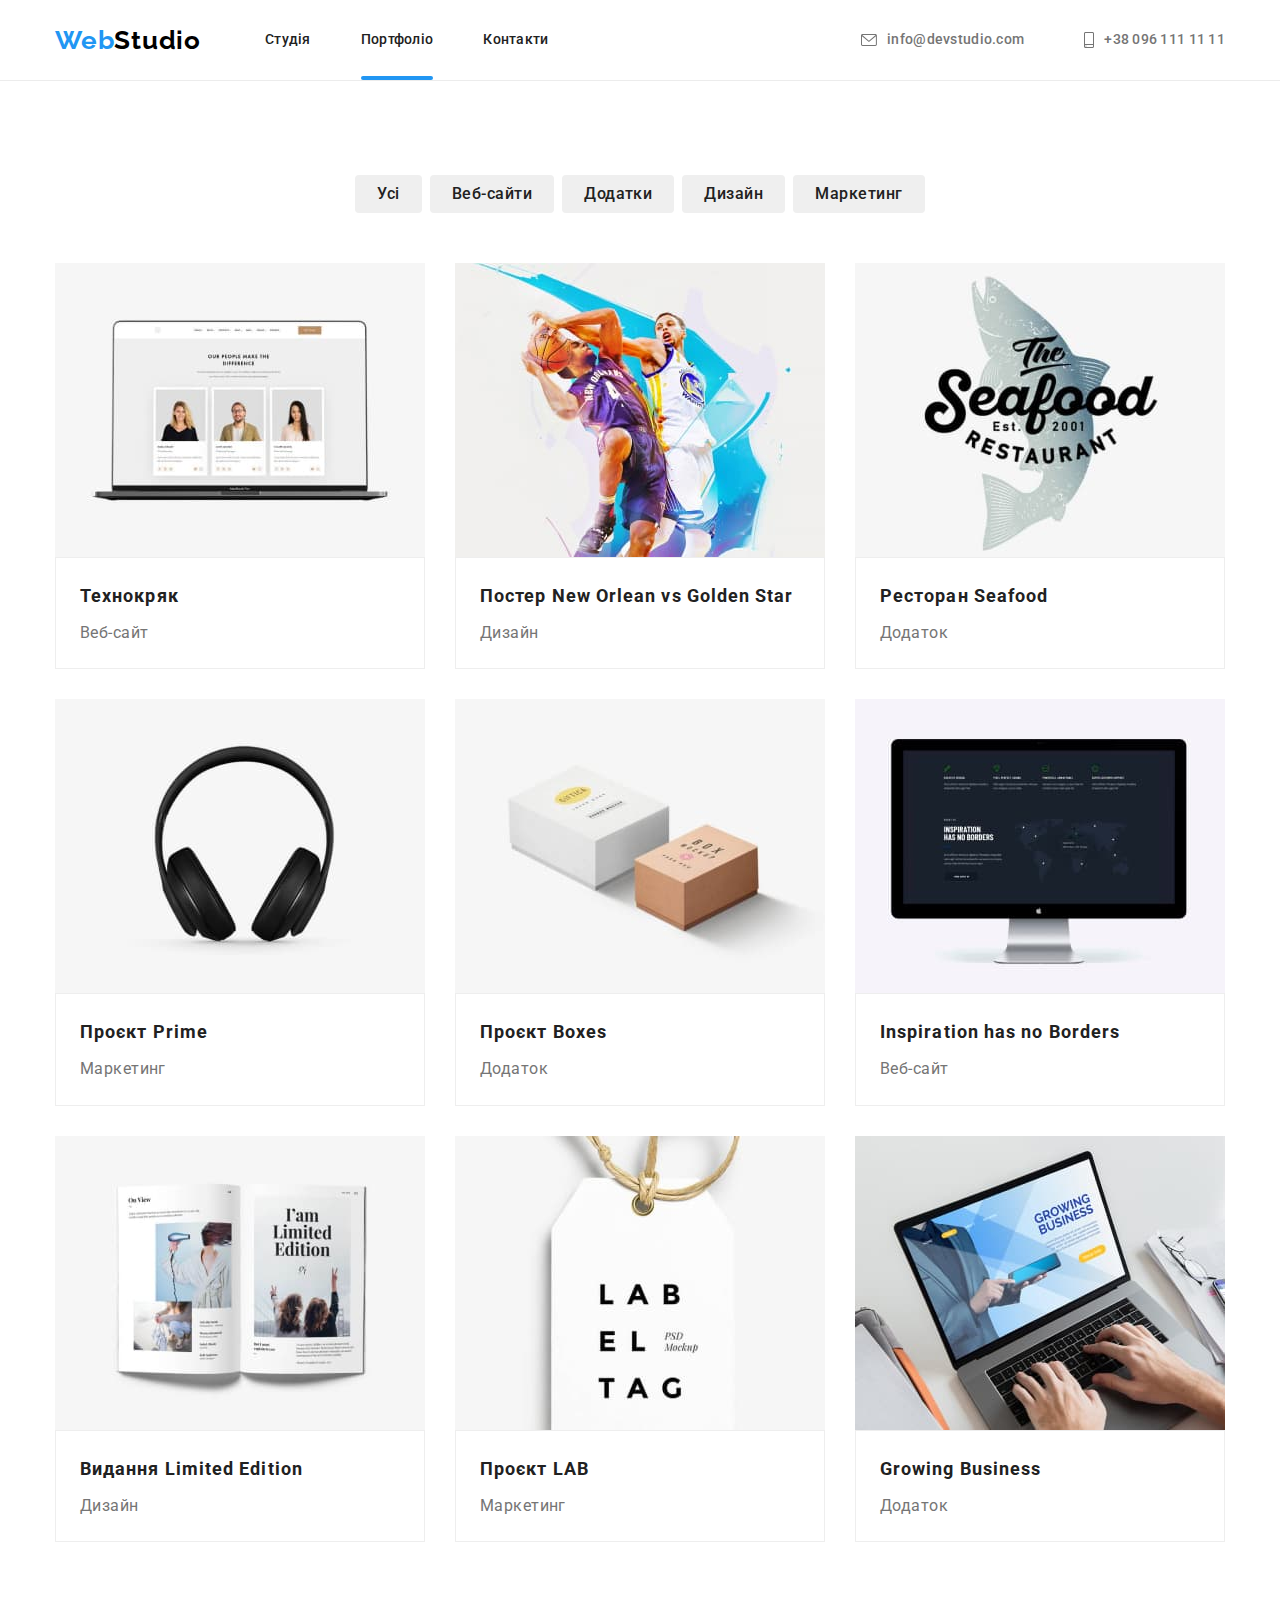
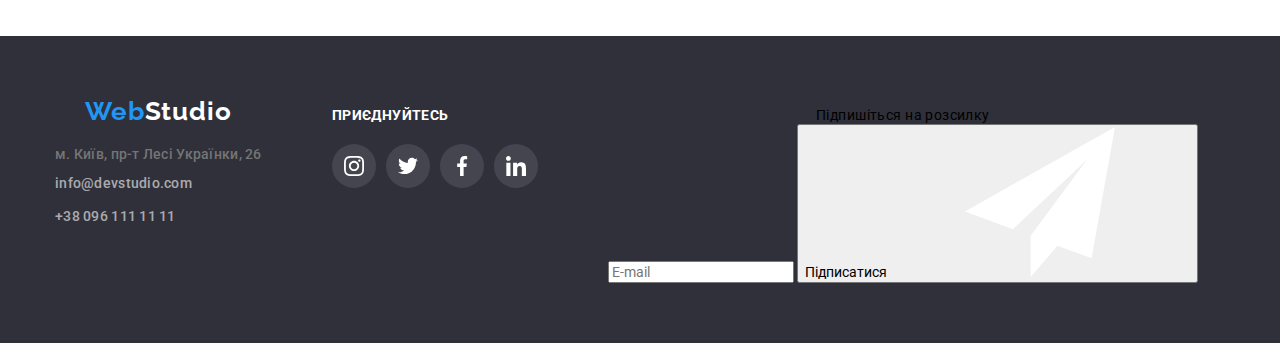
==== commit f140e103: "final_hw-08" ====
--- a/portfolio.html
+++ b/portfolio.html
@@ -39,7 +39,20 @@
             </li>
           </ul>
         </nav>
-        <ul class="list adress contacts-list">
+        <button
+          type="button"
+          class="open-mobile-menu-btn js-open-menu"
+          aria-expanded="false"
+          aria-controls="mobile-menu"
+        >
+          <svg
+            class="open-mobile-menu-btn_icon"
+            aria-label="кнопка мобільного меню"
+          >
+            <use href="./images/sprite.svg#icon-menu_mob"></use>
+          </svg>
+        </button>
+        <ul class="list contacts-list">
           <li class="contacts-list__item">
             <a
               class="contacts-list__link link"
@@ -71,10 +84,76 @@
           </li>
         </ul>
       </div>
+      <!--Mobile-menu-->
+      <div class="mobile-menu js-menu-container" id="mobile-menu">
+        <div class="container mobile-menu__container">
+          <button class="mobile-menu__close-btn js-close-menu">
+            <svg
+              aria-label="кнопка закриття мобільного меню"
+              class="mobile-menu__close-icon"
+            >
+              <use href="./images/sprite.svg#icon-backdrop-btn"></use>
+            </svg>
+          </button>
+          <ul class="mobile-nav list">
+            <li class="mobile-nav__item">
+              <a
+                class="link mobile-nav__link mobile-nav__link"
+                href="./index.html"
+                >Студія</a
+              >
+            </li>
+            <li class="mobile-nav__item">
+              <a class="link mobile-nav__link current" href="./portfolio.html"
+                >Портфоліо</a
+              >
+            </li>
+            <li class="mobile-nav__item">
+              <a class="link mobile-nav__link" href="#">Контакти</a>
+            </li>
+          </ul>
+          <ul class="mobile-contacts list link">
+            <li>
+              <a href="tel:+380961111111" class="link mobile-contacts__link"
+                >+38 096 111 11 11</a
+              >
+            </li>
+            <li>
+              <a
+                href="mailto:info@devstudio.com"
+                class="link mobile-contacts__link mobile-contacts__link--size"
+                >info@devstudio.com</a
+              >
+            </li>
+          </ul>
+          <ul class="mobile-social list link">
+            <li class="mobile-social__item">
+              <a class="link mobile-social_teg mobile-social__link href=#"
+                >Instagram</a
+              >
+            </li>
+            <li class="mobile-social__item">
+              <a class="link mobile-social_teg mobile-social__link href=#"
+                >Twitter</a
+              >
+            </li>
+            <li class="mobile-social__item">
+              <a class="link mobile-social_teg mobile-social__link href=#"
+                >Facebook</a
+              >
+            </li>
+            <li class="mobile-social__item">
+              <a class="link mobile-social_teg mobile-social__link href=#"
+                >LinkedIn</a
+              >
+            </li>
+          </ul>
+        </div>
+      </div>
     </header>
     <main>
       <!--Button-filter-portfolio-->
-      <!--<section class="portfolio">
+      <section class="portfolio">
         <div class="container">
           <h1 class="visually-hidden">Портфоліо</h1>
           <ul class="portfolio-btn-roster list">
@@ -93,9 +172,9 @@
             <li class="portfolio-item">
               <button type="button" class="button-portfolio">Маркетинг</button>
             </li>
-          </ul>-->
+          </ul>
           <!--Portfolio-->
-          <!--<ul class="portfolio-work list">
+          <ul class="portfolio-work list">
             <li class="port-box">
               <a class="port-link link" href="">
                 <div class="portfolio-block">
@@ -524,9 +603,9 @@
           </ul>
         </div>
       </section>
-    </main>-->
+    </main>
     <!--Footer-->
-    <!--<footer class="footer-color">
+    <footer class="footer-color">
       <div class="container footer-block">
         <div class="contacts-footer">
           <a class="logo link logo-indent" href="./index.html" lang="en"
@@ -628,6 +707,6 @@
           </div>
         </form>
       </div>
-    </footer>-->
+    </footer>
   </body>
 </html>
--- a/css/main.min.css
+++ b/css/main.min.css
@@ -1 +1 @@
-:root{--accent-color: #2196F3;--text-title-color: #212121;--text-color: #757575;--banner-color: #2F303A;--white-color: #FFFFFF;--button-colour: #188CE8;--border-header: #ECECEC;--comandos-color: #F5F4FA;--portfolio-box: #EEEEEE;--banner-bg-color: #C4C4C4;--icon-color: #AFB1B8;--bg-color-text: rgba(47, 48, 58, 0.8);--bg-color-icon: rgba(255, 255, 255, 0.1);--backdrop-color: rgba(0, 0, 0, 0.2);--timing-function: cubic-bezier(0.4, 0, 0.2, 1);--overlay-portfolio: rgba(33, 150, 243, 0.9);--mobile-border: rgba(33, 33, 33, 0.2);--primery-font: "Roboto", sans-serif}.visually-hidden{position:absolute;white-space:nowrap;width:1px;height:1px;overflow:hidden;border:0;padding:0;clip:rect(0 0 0 0);clip-path:inset(50%)}h1,h2,h3,h4,p{margin-top:0;margin-bottom:0}ul,ol{margin-top:0;margin-bottom:0;padding-left:0}.link{text-decoration:none}.list{list-style:none}img{display:block}body{font-family:var(--primery-font);font-size:14px;letter-spacing:.03em;line-height:1.14}.container{width:100%;padding-left:15px;padding-right:15px}@media screen and (min-width: 480px){.container{width:480px;margin-left:auto;margin-right:auto}}@media screen and (min-width: 768px){.container{width:738px}}@media screen and (min-width: 1200px){.container{width:1200px}}.banner__button{font-family:"Roboto",sans-serif;font-style:normal;font-weight:700;font-size:16px;line-height:1.87;display:block;padding:10px 32px;border-radius:4px;border:none;margin-right:auto;margin-left:auto;letter-spacing:.06em;cursor:pointer;background-color:var(--accent-color);color:var(--white-color);transition:background-color 250ms var(--timing-function)}.banner__button:hover,.banner__button:focus{background-color:var(--button-colour);box-shadow:0px 4px 4px rgba(0,0,0,.15);border-radius:4px}.logo-header{color:#000;padding-top:24px;padding-bottom:24px}.logo{font-family:"Raleway",sans-serif;font-weight:700;font-size:26px;line-height:1.19;letter-spacing:.03em;color:var(--accent-color)}.logo-head{margin-right:93px}.logo-footer{color:var(--white-color)}.logo-indent{margin-bottom:20px;display:block}.backdrop{position:fixed;top:0;left:0;z-index:100;width:100%;height:100%;background-color:var(--backdrop-color);transition:opacity 250ms var(--timing-function),visibility 250ms var(--timing-function)}.backdrop.is-hidden{visibility:hidden;opacity:0;pointer-events:none}.modal{position:absolute;top:50%;left:50%;transform:translate(-50%, -50%);width:528px;height:580px;padding:40px;background-color:var(--white-color);box-shadow:0px 1px 3px rgba(0,0,0,.12),0px 1px 1px rgba(0,0,0,.14),0px 2px 1px rgba(0,0,0,.2);border-radius:4px}.modal-close-button{position:absolute;top:8px;right:8px;display:flex;align-items:center;justify-content:center;width:30px;height:30px;border-radius:50%;background-color:rgba(0,0,0,0);border:1px solid rgba(0,0,0,.1);padding:0px;transition:border 250ms var(--timing-function)}.modal-close-button:hover,.modal-close-button:focus{border:1px solid var(--accent-color)}.modal-close-icon{transition:fill 250ms var(--timing-function)}.modal-close-icon:focus,.modal-close-icon:hover{cursor:pointer;fill:var(--accent-color)}.modal-title{font-family:var(--primery-font);font-style:normal;font-weight:700;font-size:20px;line-height:1,15;text-align:center;letter-spacing:.03em;margin-bottom:12px;color:var(--text-title-color)}.modal-form{display:flex;flex-direction:column}.modal-from-input{width:100%;height:40px;cursor:pointer;padding-left:42px;border-radius:4px;border:1px solid rgba(33,33,33,.2);transition:border-color 250ms var(--timing-function)}.modal-from-input:focus{outline:none;border-color:var(--accent-color)}.modal-form-icon{position:absolute;top:50%;left:12px;transform:translateY(-50%);display:block;fill:var(--text-title-color);transition:fill 250ms var(--timing-function)}.modal-from-input:focus+.modal-form-icon{fill:var(--accent-color)}.modal-form-name{display:block;margin-bottom:4px;font-family:var(--primery-font);font-style:normal;font-weight:400;font-size:12px;line-height:1,16;letter-spacing:.01em;color:var(--text-color)}.modal-form-field{margin-bottom:10px}.modal-form-input-wrapper{position:relative;display:block}.modal-form-message{display:block;width:100%;height:96px;border-radius:4px;border:1px solid rgba(33,33,33,.2);padding-left:16px;padding-right:16px;padding-top:12px;padding-bottom:12px;resize:none;cursor:pointer;transition:border-color 250ms var(--timing-function)}.modal-form-message:focus{outline:none;border-color:var(--accent-color)}.modal-form-message::placeholder{color:rgba(117,117,117,.5);font-size:12px}.modal-form-own-check{width:16px;height:15px;border-radius:2px;border:1px solid var(--text-title-color);cursor:pointer;margin-right:7px}.modal-check:checked+.modal-form-own-check{background-color:var(--accent-color);border:none}.modal-check:focus+.modal-form-own-check{box-shadow:0 0 0 2px var(--accent-color)}.modal-form-own-icon{display:none;fill:var(--white-color)}.modal-check:checked+.modal-form-own-check .modal-form-own-icon{display:block}.modal-check{appearance:none;position:absolute}.modal-form-check{display:flex;align-items:center;margin-bottom:25px;justify-content:center}.modal-form-send{width:200px;height:50px;font-family:"Roboto",sans-serif;font-style:normal;font-weight:700;font-size:16px;line-height:1.87;display:block;padding:10px 32px;border-radius:4px;border:none;margin-right:auto;margin-left:auto;letter-spacing:.06em;cursor:pointer;background-color:var(--accent-color);color:var(--white-color);transition:background-color 250ms var(--timing-function)}.modal-form-send:hover,.modal-form-send:focus{background-color:var(--button-colour);box-shadow:0px 4px 4px rgba(0,0,0,.15);border-radius:4px}.modal-form-own-text{color:var(--accent-color)}.mobile-menu{position:fixed;top:0;left:0;z-index:100;width:100%;height:100%;background-color:var(--white-color);transform:translateX(100%);overflow:auto}@media screen and (min-width: 768px){.mobile-menu{display:none}}.mobile-menu.is-open{transform:translateX(0)}.mobile-menu__container{position:relative;padding-left:40px}.mobile-nav{display:flex;flex-direction:column;row-gap:32px;align-items:flex-start;margin-bottom:306px}.mobile-nav__link{font-weight:500;font-size:40px;line-height:1.18;text-align:center;letter-spacing:.02em;color:var(--text-title-color);transition:color 250ms var(--timing-function) linear}.mobile-nav__link:hover,.mobile-nav__link:focus{color:var(--accent-color)}.mobile-nav__link--current{color:var(--accent-color)}.mobile-contacts{display:flex;flex-direction:column;row-gap:32px;align-items:flex-start;margin-bottom:64px}.mobile-contacts__link{display:block;font-weight:500;font-size:34px;line-height:40px;letter-spacing:.02em;color:var(--text-color);transition:color 250ms var(--timing-function) linear}.mobile-contacts__link:hover,.mobile-contacts__link:focus{color:var(--accent-color)}.mobile-contacts__link .mobile-contacts__link--size{font-size:24px;line-height:28px}.mobile-contacts__link--size{font-weight:500;font-size:24px;line-height:28px}.mobile-social{display:flex;column-gap:20px;align-items:center}.mobile-social__item{position:relative}.mobile-social__item:not(:last-child)::after{content:"";position:absolute;right:-10px;top:50%;transform:translateY(-50%);display:block;width:1px;height:22px;background-color:var(--mobile-border)}.mobile-social__link{font-weight:500px;font-size:18px;line-height:1.22;color:var(--accent-color)}.mobile-menu__close-btn{position:absolute;top:10px;right:15px;background-color:rgba(0,0,0,0);border:0;padding:0;line-height:0;cursor:pointer;fill:currentColor;transition:color var(--timing-function);background-color:var(--timing-function)}.mobile-menu__close-btn:hover,.mobile-menu__close-btn:focus{fill:var(--accent-color)}@media screen and (min-width: 768px){.mobile-menu__close-btn{display:none}}.mobile-menu__close-icon{width:40px;height:40px}.js-close-menu{position:absolute;top:10px;right:15px}@media screen and (max-width: 767px){.menu{display:none}.contacts-list{display:none}}.header{border-bottom:1px solid var(--border-header)}.header{padding-top:16px;padding-bottom:16px}@media screen and (min-width: 768px){.menu{display:flex;column-gap:50px;align-items:center}.header__envelope{display:flex;align-items:center;justify-content:space-between}.menu__link{position:relative;font-weight:500;letter-spacing:.02em;padding-top:32px;padding-bottom:32px;display:inline-block;color:var(--text-title-color);transition:color 250ms var(--timing-function) linear}.menu__link:hover,.menu__link:focus,.current{color:var(--accent-color)}.menu__current::after{content:"";position:absolute;left:0;bottom:0;display:inline-block;width:100%;height:4px;background-color:var(--accent-color);border-radius:2px;transition:color 250ms var(--timing-function)}}.contacts-list__link{display:flex;align-items:center;font-weight:500;letter-spacing:.02em;padding-top:32px;padding-bottom:32px;line-height:1.14;color:var(--text-color);transition:color 250ms var(--timing-function)}.contacts-list__link:hover,.contacts-list__link:focus,.contacts-list__link .current{color:var(--accent-color)}.contacts-list__item:not(:last-child){margin-right:50px;line-height:1.14}.contacts-list{display:flex;align-items:center;margin-left:auto}.header__envelope{display:flex;align-items:center}.header__navigation{display:flex;align-items:center}.open-mobile-menu-btn{line-height:0;border:none;background-color:rgba(0,0,0,0);padding:0}.open-mobile-menu-btn_icon{width:40px;height:40px}.banner{padding-top:200px;padding-bottom:200px;background-color:var(--banner-bg-color);background-image:linear-gradient(rgba(47, 48, 58, 0.4), rgba(47, 48, 58, 0.4)),url(../images/mobile/header1.jpg);background-repeat:no-repeat;background-position:center;background-size:1600px}@media screen and (min-device-pixel-ratio: 2)and (min-width: 280px),screen and (min-resolution: 192dpi)and (min-width: 280px),screen and (min-resolution: 2dppx)and (min-width: 280px){.banner{background-image:url(../images/mobile/header2.jpg)}}@media screen and (min-width: 768px){.banner{background-image:url(../images/tablet/header1.jpg)}}@media screen and (min-device-pixel-ratio: 2)and (min-width: 768px),screen and (min-resolution: 192dpi)and (min-width: 768px),screen and (min-resolution: 2dppx)and (min-width: 768px){.banner{background-image:url(../images/tablet/header2.jpg)}}@media screen and (min-width: 1200px){.banner{background-image:url(../images/desktop/header1.jpg)}}@media screen and (min-device-pixel-ratio: 2)and (min-width: 1200px),screen and (min-resolution: 192dpi)and (min-width: 1200px),screen and (min-resolution: 2dppx)and (min-width: 1200px){.banner{background-image:url(../images/desktop/header2.jpg)}}.banner__box{width:696px;text-align:center;margin-right:auto;margin-left:auto}.overlay{max-width:1600px;height:600px;margin-left:auto;margin-right:auto;background-image:linear-gradient(to right, rgba(47, 48, 58, 0.4), rgba(47, 48, 58, 0.4)),url(../images/banner_main.jpg);background-repeat:no-repeat;background-position:center;background-size:cover}.banner__title{font-style:normal;font-weight:900;font-size:44px;line-height:1.36;text-align:center;letter-spacing:.06em;text-transform:uppercase;margin-left:auto;margin-right:auto;margin-bottom:30px;color:var(--white-color)}.advantages{padding-top:94px}.advantages-roster{display:flex;gap:30px}.backgraund{display:flex;background-color:var(--comandos-color);width:270px;height:120px;align-items:center;justify-content:center;margin-bottom:30px;border:none;border-radius:4px}.backgraund__icon{width:70px;height:70px}.advantages-roster__item{flex-basis:calc((100% - 90px)/4)}.advantages-roster__title{font-style:normal;font-weight:700;font-size:14px;text-transform:uppercase;margin-bottom:10px;color:var(--text-title-color)}.advantages-roster__text{font-style:normal;line-height:1.71;color:var(--text-color)}.products{padding-top:94px;padding-bottom:94px}.title,.clients,.comandos-title{font-style:normal;font-weight:700;font-size:36px;text-align:center;margin-bottom:50px;color:var(--text-title-color)}.products-work{display:flex;align-items:center}.products-work__item{position:relative}.products-work__item:not(:last-child){margin-right:30px}.products-work__overlay{position:absolute;bottom:0%;left:0%;width:100%;height:70px;background-color:var(--bg-color-text);display:flex;align-items:center;justify-content:center}.products-work__img{display:block}.products-work__text{font-family:"Roboto",sans-serif;font-weight:700;font-size:14px;line-height:1,14;text-align:center;text-transform:uppercase;color:var(--white-color)}.our-comandos{padding-bottom:94px;padding-top:94px;background-color:var(--comandos-color)}.comandos-team{display:flex;align-items:center}.comandos-list:not(:last-child){margin-right:30px}.box-color{background-color:var(--white-color)}.work-position{padding-top:30px;padding-bottom:30px;padding-left:30px;padding-right:30px;box-shadow:0px 1px 3px rgba(0,0,0,.12),0px 1px 1px rgba(0,0,0,.14),0px 2px 1px rgba(0,0,0,.2);border-radius:0px 0px 4px 4px}.social-list-icon{width:20px;height:20px}.social-list,.social-list-footer{display:flex;align-items:center;justify-content:center;column-gap:10px}.social-list-link{display:flex;align-items:center;justify-content:center;width:44px;height:44px;border-radius:50%;fill:var(--icon-color);background-color:var(--white-color);transition:background-color 250ms var(--timing-function),fill 250ms var(--timing-function)}.social-list-link:hover,.social-list-link:focus{fill:var(--white-color);background-color:var(--accent-color)}.name{font-style:normal;font-weight:500;font-size:16px;line-height:1.18;text-align:center;margin-bottom:10px;color:var(--text-title-color)}.name-text{font-style:normal;font-size:16px;line-height:1.18;text-align:center;color:var(--text-color);margin-bottom:16px}.section-clients{padding-top:94px;padding-bottom:94px}.clients-list{display:flex;justify-content:center;gap:30px}.client-link{display:flex;align-items:center;justify-content:center;width:170px;height:92px;border:1px solid var(--icon-color);border-radius:4px;color:var(--icon-color);transition:color 250ms var(--timing-function),border-color 250ms var(--timing-function)}.client-link:hover,.client-link:focus{border-color:var(--accent-color);color:var(--accent-color)}.client-icon{fill:currentColor;width:106px;height:60px}.portfolio-work{display:flex;gap:30px;align-items:center;flex-wrap:wrap}.port-link{display:block}.port-link:hover,.port-link:focus{box-shadow:0px 1px 1px rgba(0,0,0,.12),0px 4px 4px rgba(0,0,0,.06),1px 4px 6px rgba(0,0,0,.16)}.portfolio-block{position:relative;overflow:hidden}.portfolio-title{font-weight:700;font-size:18px;line-height:2;letter-spacing:.06em;margin-bottom:4px;color:var(--text-title-color)}.portfolio-info{font-size:16px;line-height:1.9;color:var(--text-color)}.portfolio-box{padding:20px 24px;border:1px solid var(--portfolio-box)}.overlay-portfolio{position:absolute;top:0;left:0;height:100%;width:100%;background-color:var(--overlay-portfolio);opacity:.9;color:var(--white-color);padding:63px 24px;overflow:hidden;transform:translateY(101%);transition:transform 250ms var(--timing-function),backgraund-color 250ms var(--timing-function)}.port-link:hover .overlay-portfolio,.port-link:focus .overlay-portfolio{transform:translateY(0%)}.overlay-text{font-style:normal;font-size:18px;line-height:1.56;color:var(--white-color)}.portfolio{padding-top:94px;padding-bottom:94px}.portfolio-btn-roster{display:flex;align-items:center;justify-content:center;margin-bottom:50px}.portfolio-item:not(:last-child){margin-right:8px}.button-portfolio{font-family:"Roboto",sans-serif;font-weight:500;font-size:16px;line-height:1.62;text-align:center;letter-spacing:.03em;padding:6px 22px;margin-left:auto;border:none;border-radius:4px;color:var(--text-title-color);transition:color 250ms var(--timing-function),background-color 250ms var(--timing-function),box-shadow 250ms var(--timing-function),border-radius 250ms var(--timing-function)}.button-portfolio:hover,.button-portfolio:focus{background-color:var(--accent-color);color:var(--white-color);box-shadow:0px 3px 1px rgba(0,0,0,.1),0px 1px 2px rgba(0,0,0,.08),0px 2px 2px rgba(0,0,0,.12);border-radius:4px}.button-portfolio,.hero-button{cursor:pointer}.footer-block{display:flex;align-items:baseline}.contacts-footer{margin-right:70px}.nav-contacts-footer{font-weight:500;letter-spacing:.02em;line-height:1.14;color:var(--text-color);transition:color 250ms var(--timing-function)}.nav-contacts-footer:hover,.nav-contacts-footer:focus,.nav-contacts-footer .current{color:var(--accent-color)}.footer-color{padding-top:60px;padding-bottom:60px;background:var(--banner-color)}.adress{font-style:normal;line-height:1.71;color:var(--white-color)}.footer-list:not(:last-child){margin-bottom:9px}.footer-contacts{font-style:normal;line-height:1.71;color:rgba(255,255,255,.6)}.footer-social{width:206px;height:80px;margin-right:93px}.follow{margin-bottom:20px;font-weight:700;font-size:14px;line-height:1,14;text-transform:uppercase;color:var(--white-color)}.social-list-link-footer{display:flex;align-items:center;justify-content:center;width:44px;height:44px;border-radius:50%;background-color:var(--bg-color-icon);transition:background-color 250ms var(--timing-function)}.social-list-link-footer:hover,.social-list-link-footer:focus{background-color:var(--accent-color)}.social-list-icon-footer{fill:var(--white-color);width:20px;height:20px}.mailing{width:570px}.mailing-text{font-family:var(--primery-font);margin-bottom:20px;font-weight:700;font-size:14px;text-transform:uppercase;color:var(--white-color)}.mailing-box{display:flex}.mailing-input{width:358px;height:50px;margin-right:12px;border-radius:4px;padding:12px;background-color:inherit;color:var(--white-color);cursor:pointer;border:1px solid rgba(255,255,255,.3);filter:drop-shadow(0px 4px 4px rgba(0, 0, 0, 0.15));transition:border-color 250ms var(--timing-function)}.mailing-input:focus{border-color:var(--white-color);outline:none}.mailing-button{display:flex;justify-content:center;align-items:center;border:none;width:200px;height:50px;background-color:var(--accent-color);border-radius:4px;color:var(--white-color);font-weight:700;font-size:16px;line-height:1,87;letter-spacing:.06em;padding:10px 28px;cursor:pointer;transition:background-color 250ms var(--timing-function)}.mailing-button:hover,.mailing-button:focus{background-color:var(--accent-color);color:var(--white-color);box-shadow:0px 3px 1px rgba(0,0,0,.1),0px 1px 2px rgba(0,0,0,.08),0px 2px 2px rgba(0,0,0,.12);border-radius:4px}.icon-send{width:24px;height:24px;margin-left:10px}/*# sourceMappingURL=main.min.css.map */+:root{--accent-color: #2196F3;--text-title-color: #212121;--text-color: #757575;--banner-color: #2F303A;--white-color: #FFFFFF;--button-colour: #188CE8;--border-header: #ECECEC;--comandos-color: #F5F4FA;--portfolio-box: #EEEEEE;--banner-bg-color: #C4C4C4;--icon-color: #AFB1B8;--bg-color-text: rgba(47, 48, 58, 0.8);--bg-color-icon: rgba(255, 255, 255, 0.1);--backdrop-color: rgba(0, 0, 0, 0.2);--timing-function: cubic-bezier(0.4, 0, 0.2, 1);--overlay-portfolio: rgba(33, 150, 243, 0.9);--mobile-border: rgba(33, 33, 33, 0.2);--primery-font: "Roboto", sans-serif}.visually-hidden{position:absolute;white-space:nowrap;width:1px;height:1px;overflow:hidden;border:0;padding:0;clip:rect(0 0 0 0);clip-path:inset(50%)}h1,h2,h3,h4,p{margin-top:0;margin-bottom:0}ul,ol{margin-top:0;margin-bottom:0;padding-left:0}.link{text-decoration:none}.list{list-style:none}img{display:block;max-width:100%}body{font-family:var(--primery-font);font-size:14px;letter-spacing:.03em;line-height:1.14}.container{padding-left:15px;padding-right:15px}@media screen and (min-width: 448px){.container{width:448px;margin-left:auto;margin-right:auto}}@media screen and (min-width: 768px){.container{width:768px}}@media screen and (min-width: 1200px){.container{width:1200px}}.banner__button{font-family:"Roboto",sans-serif;font-style:normal;font-weight:700;font-size:16px;line-height:1.87;display:block;padding:10px 32px;border-radius:4px;border:none;margin-right:auto;margin-left:auto;letter-spacing:.06em;cursor:pointer;background-color:var(--accent-color);color:var(--white-color);transition:background-color 250ms var(--timing-function)}.banner__button:hover,.banner__button:focus{background-color:var(--button-colour);box-shadow:0px 4px 4px rgba(0,0,0,.15);border-radius:4px}.logo-header{color:#000;padding-top:24px;padding-bottom:24px}.logo{font-family:"Raleway",sans-serif;font-weight:700;font-size:26px;line-height:1.19;letter-spacing:.03em;color:var(--accent-color)}.logo-head{margin-right:93px}.backdrop{position:fixed;top:0;left:0;z-index:100;width:100%;height:100%;overflow:scroll;background-color:var(--backdrop-color);transition:opacity 250ms var(--timing-function),visibility 250ms var(--timing-function)}.backdrop.is-hidden{visibility:hidden;opacity:0;pointer-events:none}.modal{position:absolute;top:20px;left:50%;transform:translateX(-50%);width:100vw;min-height:581px;padding:40px;background-color:var(--white-color);box-shadow:0px 1px 3px rgba(0,0,0,.12),0px 1px 1px rgba(0,0,0,.14),0px 2px 1px rgba(0,0,0,.2);border-radius:4px}@media screen and (min-width: 480px){.modal{width:450px}}@media screen and (min-width: 1200px){.modal{width:528px}}.modal-close-button{position:absolute;top:8px;right:8px;display:flex;align-items:center;justify-content:center;width:30px;height:30px;border-radius:50%;background-color:rgba(0,0,0,0);border:1px solid rgba(0,0,0,.1);padding:0px;transition:border 250ms var(--timing-function)}.modal-close-button:hover,.modal-close-button:focus{border:1px solid var(--accent-color)}.modal-close-icon{transition:fill 250ms var(--timing-function)}.modal-close-icon:focus,.modal-close-icon:hover{cursor:pointer;fill:var(--accent-color)}.modal-title{font-family:var(--primery-font);font-style:normal;font-weight:700;font-size:20px;line-height:1,15;text-align:center;letter-spacing:.03em;margin-bottom:12px;color:var(--text-title-color)}.modal-form{display:flex;flex-direction:column}.modal-from-input{width:100%;height:40px;cursor:pointer;padding-left:42px;border-radius:4px;border:1px solid rgba(33,33,33,.2);transition:border-color 250ms var(--timing-function)}.modal-from-input:focus{outline:none;border-color:var(--accent-color)}.modal-form-icon{position:absolute;top:50%;left:12px;transform:translateY(-50%);display:block;fill:var(--text-title-color);transition:fill 250ms var(--timing-function)}.modal-from-input:focus+.modal-form-icon{fill:var(--accent-color)}.modal-form-name{display:block;margin-bottom:4px;font-family:var(--primery-font);font-style:normal;font-weight:400;font-size:12px;line-height:1,16;letter-spacing:.01em;color:var(--text-color)}.modal-form-field{margin-bottom:10px}.modal-form-comment{margin-bottom:20px}.modal-form-input-wrapper{position:relative;display:block}.modal-form-message{display:block;width:100%;height:96px;border-radius:4px;border:1px solid rgba(33,33,33,.2);padding-left:16px;padding-right:16px;padding-top:12px;padding-bottom:12px;resize:none;cursor:pointer;transition:border-color 250ms var(--timing-function)}.modal-form-message:focus{outline:none;border-color:var(--accent-color)}.modal-form-message::placeholder{color:rgba(117,117,117,.5);font-size:12px}.modal-form-own-check{width:16px;height:15px;border-radius:2px;border:1px solid var(--text-title-color);cursor:pointer;margin-right:7px}.modal-check:checked+.modal-form-own-check{background-color:var(--accent-color);border:none}.modal-check:focus+.modal-form-own-check{box-shadow:0 0 0 2px var(--accent-color)}.modal-form-own-icon{display:none;fill:var(--white-color)}.modal-check:checked+.modal-form-own-check .modal-form-own-icon{display:block}.modal-check{appearance:none;position:absolute}.modal-form-check{display:flex;align-items:center;margin-bottom:25px;justify-content:center}.modal-form-send{width:200px;height:50px;font-family:"Roboto",sans-serif;font-style:normal;font-weight:700;font-size:16px;line-height:1.87;display:block;padding:10px 32px;border-radius:4px;border:none;margin-right:auto;margin-left:auto;letter-spacing:.06em;cursor:pointer;background-color:var(--accent-color);color:var(--white-color);transition:background-color 250ms var(--timing-function)}.modal-form-send:hover,.modal-form-send:focus{background-color:var(--button-colour);box-shadow:0px 4px 4px rgba(0,0,0,.15);border-radius:4px}.modal-form-own-text{color:var(--accent-color);font-family:var(--primery-font);font-style:normal;font-weight:400;line-height:1,16;letter-spacing:.01em;font-size:10px}@media screen and (min-width: 480px){.modal-form-own-text{font-size:12px}}@media screen and (min-width: 1200px){.modal-form-own-text{font-size:13px}}.checkbox-text{color:var(--text-color);font-family:var(--primery-font);font-style:normal;font-weight:400;font-size:10px;line-height:1,16;letter-spacing:.01em}@media screen and (min-width: 480px){.checkbox-text{font-size:12px}}@media screen and (min-width: 1200px){.checkbox-text{font-size:13px}}@media screen and (max-width: 767px){.mobile-menu{position:fixed;top:0;left:0;z-index:100;width:100%;height:100%;background-color:var(--white-color);transform:translateX(100%);overflow:auto}.mobile-menu__container{position:relative;padding:48px 40px;height:100vh;display:flex;flex-direction:column;overflow:scroll}.mobile-menu.is-open{transform:translateX(0)}.js-close-menu{position:absolute;top:10px;right:15px}.mobile-nav{margin-bottom:auto}.mobile-nav__link{display:block;font-weight:500;margin-bottom:32px;font-size:40px;line-height:1.18;text-align:left;letter-spacing:.02em;color:var(--text-title-color);transition:color 250ms var(--timing-function) linear}.mobile-nav__link:hover,.mobile-nav__link:focus{color:var(--accent-color)}.mobile-nav__link:current{color:var(--accent-color)}.current{color:var(--accent-color)}.mobile-contacts{display:flex;flex-direction:column;row-gap:32px;align-items:flex-start;margin-bottom:32px}.mobile-contacts__link{display:block;font-weight:500;font-size:24px;line-height:40px;letter-spacing:.02em;color:var(--accent-color);transition:color 250ms var(--timing-function) linear}.mobile-contacts__link:hover,.mobile-contacts__link:focus{color:var(--accent-color)}.mobile-contacts__link .mobile-contacts__link--size{font-size:24px;line-height:28px}.mobile-contacts__link--size{font-weight:500;font-size:24px;line-height:28px;color:var(--text-color)}.mobile-social{display:flex;column-gap:20px}.mobile-social__item{position:relative;padding-bottom:0px}.mobile-social__item:not(:last-child)::after{content:"";position:absolute;right:-10px;top:10%;height:22px;width:2px;background-color:var(--mobile-border);transform:translateY(-50%);display:block}.mobile-social__link{font-weight:500;font-size:12px;line-height:1.22;color:var(--accent-color)}.mobile-social_teg{display:block;margin-bottom:32px}.mobile-menu__close-btn{position:absolute;top:10px;right:15px;background-color:rgba(0,0,0,0);border:0;padding:0;line-height:0;cursor:pointer;fill:currentColor;transition:color var(--timing-function);background-color:var(--timing-function)}.mobile-menu__close-btn:hover,.mobile-menu__close-btn:focus{fill:var(--accent-color)}}@media screen and (max-width: 767px)and (min-width: 768px){.mobile-menu__close-btn{display:none}}@media screen and (max-width: 767px){.mobile-menu__close-icon{width:40px;height:40px}}@media screen and (max-width: 767px){.menu{display:none}.contacts-list{display:none}}@media screen and (min-width: 768px){.mobile-menu{display:none}}@media screen and (max-width: 767px){.menu{display:none}.contacts-list{display:none}.open-mobile-menu-btn{line-height:0;border:none;background-color:rgba(0,0,0,0);padding:0}.open-mobile-menu-btn_icon{width:40px;height:40px}}.header{padding-top:16px;padding-bottom:16px}.header__envelope{display:flex;align-items:center;justify-content:space-between}@media screen and (min-width: 768px){.header{padding-top:0px;padding-bottom:0px}.open-mobile-menu-btn{display:none}.header__navigation{display:flex;align-items:center}.logo-head{margin-right:64px}.menu{display:flex;column-gap:50px;align-items:center}.menu__link{position:relative;font-weight:500;letter-spacing:.02em;padding-top:32px;display:inline-block;color:var(--text-title-color);transition:color 250ms var(--timing-function) linear;padding-bottom:32px}.menu__link:hover,.menu__link:focus,.current{color:var(--accent-color)}.menu__current::after{content:"";position:absolute;left:0;bottom:0;display:inline-block;width:100%;height:4px;background-color:var(--accent-color);border-radius:2px;transition:color 250ms var(--timing-function)}.contacts-list{display:flex;flex-direction:column;margin-left:auto;gap:10px}.contacts-list__link{display:flex;align-items:center;font-weight:500;letter-spacing:.02em;line-height:1.14;color:var(--text-color);transition:color 250ms var(--timing-function)}.contacts-list__link:hover,.contacts-list__link:focus,.contacts-list__link .current{color:var(--accent-color)}.contacts-list__item:not(:last-child){line-height:1.14}.contacts-list__iconmail{margin-right:10px;fill:currentColor}.contacts-list__icontel{margin-right:10px;fill:currentColor}}@media screen and (min-width: 1200px){.header{border-bottom:1px solid var(--border-header)}.contacts-list{display:flex;flex-direction:row;margin-left:auto}.contacts-list__link{display:flex;align-items:center;font-weight:500;letter-spacing:.02em;padding-top:32px;padding-bottom:32px;line-height:1.14;color:var(--text-color);transition:color 250ms var(--timing-function)}.contacts-list__link:hover,.contacts-list__link:focus,.contacts-list__link .current{color:var(--accent-color)}.contacts-list__item:not(:last-child){margin-right:50px;line-height:1.14}}.banner{padding-top:118px;padding-bottom:118px;margin:0 auto;background-color:var(--banner-bg-color);background-image:linear-gradient(rgba(47, 48, 58, 0.4), rgba(47, 48, 58, 0.4)),url(../images/mobile/header1.jpg);background-repeat:no-repeat;background-position:center;background-size:cover;text-align:center;max-width:480px}@media(min-device-pixel-ratio: 2),(-webkit-min-device-pixel-ratio: 2),(min-resolution: 192dpi),(min-resolution: 2dppx){.banner{background-image:linear-gradient(rgba(47, 48, 58, 0.4), rgba(47, 48, 58, 0.4)),url(../images/mobile/header2.jpg)}}@media screen and (min-width: 768px){.banner{max-width:768px;background-image:linear-gradient(rgba(47, 48, 58, 0.4), rgba(47, 48, 58, 0.4)),url(../images/tablet/header1.jpg)}}@media screen and (min-width: 768px)and (min-device-pixel-ratio: 2),screen and (min-width: 768px)and (min-resolution: 192dpi),screen and (min-width: 768px)and (min-resolution: 2dppx){.banner{background-image:linear-gradient(rgba(47, 48, 58, 0.4), rgba(47, 48, 58, 0.4)),url(../images/tablet/header2.jpg)}}@media screen and (min-width: 1200px){.banner{background-size:cover;max-width:1600px;padding-top:200px;padding-bottom:200px;background-image:linear-gradient(rgba(47, 48, 58, 0.4), rgba(47, 48, 58, 0.4)),url(../images/desktop/header1.jpg)}}@media screen and (min-width: 1200px)and (min-device-pixel-ratio: 2),screen and (min-width: 1200px)and (min-resolution: 192dpi),screen and (min-width: 1200px)and (min-resolution: 2dppx){.banner{background-image:linear-gradient(rgba(47, 48, 58, 0.4), rgba(47, 48, 58, 0.4)),url(../images/desktop/header2.jpg)}}.banner__box{max-width:360px;text-align:center;margin-right:auto;margin-left:auto}@media screen and (min-width: 768px){.banner__box{max-width:360px}}@media screen and (min-width: 1200px){.banner__box{max-width:696px}}.banner__title{font-style:normal;font-weight:900;font-size:26px;line-height:1.61;text-align:center;letter-spacing:.06em;text-transform:uppercase;margin-left:auto;margin-right:auto;margin-bottom:30px;color:var(--white-color)}@media screen and (min-width: 1200px){.banner__title{font-size:44px;line-height:1.36}}.overlay{max-width:1600px;height:600px;margin-left:auto;margin-right:auto;background-image:linear-gradient(to right, rgba(47, 48, 58, 0.4), rgba(47, 48, 58, 0.4)),url(../images/banner_main.jpg);background-repeat:no-repeat;background-position:center;background-size:cover}@media screen and (max-width: 767px){.advantages{padding-top:60px;padding-bottom:60px}.advantages-roster__title{font-style:normal;text-align:center;font-weight:700;font-size:14px;text-transform:uppercase;margin-bottom:10px;color:var(--text-title-color)}.advantages-roster{display:flex;gap:30px;flex-direction:column}.backgraund{display:flex;max-width:450px;background-color:var(--comandos-color);height:120px;align-items:center;justify-content:center;margin-bottom:30px;border:none;border-radius:4px}}.backgraund__icon{width:70px;height:70px}.advantages-roster__text{font-style:normal;line-height:1.71;color:var(--text-color)}@media screen and (min-width: 768px){.advantages{padding-top:60px;padding-bottom:60px}.advantages-roster{display:flex;gap:30px;flex-wrap:wrap}.advantages-roster__title{text-transform:uppercase}.backgraund{display:flex;max-width:450px;background-color:var(--comandos-color);width:354px;height:120px;align-items:center;justify-content:center;margin-bottom:30px;border:none;border-radius:4px}.advantages-roster__item{width:calc((100% - 30px)/2)}}@media screen and (min-width: 1200px){.advantages{padding-top:94px;padding-bottom:94px}.advantages-roster__title{text-transform:uppercase}.advantages-roster{display:flex;gap:30px;flex-wrap:wrap}.backgraund{display:flex;max-width:450px;background-color:var(--comandos-color);width:270px;height:120px;align-items:center;justify-content:center;margin-bottom:30px;border:none;border-radius:4px}.advantages-roster__item{width:calc((100% - 90px)/4)}}@media screen and (max-width: 767px){.products{display:none}.products-work{display:none}}@media screen and (min-width: 768px){.products{display:none}.products-work{display:none}}@media screen and (min-width: 1200px){.products{display:block;padding-bottom:96px}.title,.clients,.comandos-title{font-style:normal;font-weight:700;font-size:36px;text-align:center;margin-bottom:50px;color:var(--text-title-color)}.products-work{display:flex;align-items:center}.products-work__item{position:relative}.products-work__item:not(:last-child){margin-right:30px}.products-work__overlay{position:absolute;bottom:0%;left:0%;width:100%;height:70px;background-color:var(--bg-color-text);display:flex;align-items:center;justify-content:center}.products-work__img{display:block}.products-work__text{font-family:"Roboto",sans-serif;font-weight:700;font-size:14px;line-height:1,14;text-align:center;text-transform:uppercase;color:var(--white-color)}}@media screen and (max-width: 767px){.our-comandos{padding-bottom:60px;padding-top:60px;background-color:var(--comandos-color)}.comandos-team{display:flex;align-items:center;flex-direction:column;gap:30px;margin-top:30px}.comandos-title{text-align:center;font-weight:700;font-size:28px;line-height:1.17;margin-bottom:30px;color:var(--text-title-color)}.box-color{background-color:var(--white-color)}.work-position{padding-top:30px;padding-bottom:30px;padding-left:30px;padding-right:30px;box-shadow:0px 1px 3px rgba(0,0,0,.12),0px 1px 1px rgba(0,0,0,.14),0px 2px 1px rgba(0,0,0,.2);border-radius:0px 0px 4px 4px}.social-list-icon{width:20px;height:20px}.social-list,.social-list-footer{display:flex;align-items:center;justify-content:center;column-gap:10px}.social-list-link{display:flex;align-items:center;justify-content:center;width:44px;height:44px;border-radius:50%;fill:var(--icon-color);background-color:var(--white-color);transition:background-color 250ms var(--timing-function),fill 250ms var(--timing-function)}.social-list-link:hover,.social-list-link:focus{fill:var(--white-color);background-color:var(--accent-color)}.name{font-style:normal;font-weight:500;font-size:16px;line-height:1.18;text-align:center;margin-bottom:10px;color:var(--text-title-color)}.name-text{font-style:normal;font-size:16px;line-height:1.18;text-align:center;color:var(--text-color);margin-bottom:16px}}@media screen and (min-width: 768px){.our-comandos{padding-bottom:60px;padding-top:60px;background-color:var(--comandos-color)}.comandos-title{text-align:center;font-weight:700;font-size:28px;line-height:1.17;margin-bottom:50px;color:var(--text-title-color)}.comandos-team{display:flex;flex-wrap:wrap;flex-direction:row;gap:30px;justify-content:center}.comandos-list{text-align:center;background-color:var(--white-color);border-radius:0px 0px 4px 4px;box-shadow:0px 1px 3px rgba(0,0,0,.12),0px 1px 1px rgba(0,0,0,.14),0px 2px 1px rgba(0,0,0,.2)}.work-position{padding-top:30px;padding-bottom:30px;padding-left:30px;padding-right:30px;box-shadow:0px 1px 3px rgba(0,0,0,.12),0px 1px 1px rgba(0,0,0,.14),0px 2px 1px rgba(0,0,0,.2);border-radius:0px 0px 4px 4px}.social-list-icon{width:20px;height:20px}.social-list,.social-list-footer{display:flex;align-items:center;justify-content:center;column-gap:10px}.social-list-link{display:flex;align-items:center;justify-content:center;width:44px;height:44px;border-radius:50%;fill:var(--icon-color);background-color:var(--white-color);transition:background-color 250ms var(--timing-function),fill 250ms var(--timing-function)}.social-list-link:hover,.social-list-link:focus{fill:var(--white-color);background-color:var(--accent-color)}.name{font-style:normal;font-weight:500;font-size:16px;line-height:1.18;text-align:center;margin-bottom:10px;color:var(--text-title-color)}.name-text{font-style:normal;font-size:16px;line-height:1.18;text-align:center;color:var(--text-color);margin-bottom:16px}}@media screen and (min-width: 1200px){.our-comandos{padding-bottom:94px;padding-top:94px;background-color:var(--comandos-color)}.comandos-team{display:flex;align-items:center}.comandos-list{width:calc((100% - 90px)/4)}.box-color{background-color:var(--white-color)}.work-position{padding-top:30px;padding-bottom:30px;padding-left:30px;padding-right:30px;box-shadow:0px 1px 3px rgba(0,0,0,.12),0px 1px 1px rgba(0,0,0,.14),0px 2px 1px rgba(0,0,0,.2);border-radius:0px 0px 4px 4px}.social-list-icon{width:20px;height:20px}.social-list,.social-list-footer{display:flex;align-items:center;justify-content:center;column-gap:10px}.social-list-link{display:flex;align-items:center;justify-content:center;width:44px;height:44px;border-radius:50%;fill:var(--icon-color);background-color:var(--white-color);transition:background-color 250ms var(--timing-function),fill 250ms var(--timing-function)}.social-list-link:hover,.social-list-link:focus{fill:var(--white-color);background-color:var(--accent-color)}.name{font-style:normal;font-weight:500;font-size:16px;line-height:1.18;text-align:center;margin-bottom:10px;color:var(--text-title-color)}.name-text{font-style:normal;font-size:16px;line-height:1.18;text-align:center;color:var(--text-color);margin-bottom:16px}}.section-clients{padding-top:94px;padding-bottom:94px}.clients-list{display:flex;align-items:center;flex-wrap:wrap;justify-content:center;gap:30px;margin-top:30px}@media screen and (min-width: 1200px){.clients-list{margin-top:50px}}.clients{font-family:var(--primery-font);font-weight:700;font-size:28px;line-height:1.84;text-align:center;color:var(--text-title-color);margin-bottom:30px}.client-icon{fill:currentColor;width:106px;height:60px}.client-link{display:flex;align-items:center;justify-content:center;width:170px;height:92px;border:1px solid var(--icon-color);border-radius:4px;color:var(--icon-color);transition:color 250ms var(--timing-function),border-color 250ms var(--timing-function)}.client-link:hover,.client-link:focus{border-color:var(--accent-color);color:var(--accent-color)}.portfolio-work{display:flex;gap:30px;align-items:center;flex-wrap:wrap}.port-link{display:block}.port-link:hover,.port-link:focus{box-shadow:0px 1px 1px rgba(0,0,0,.12),0px 4px 4px rgba(0,0,0,.06),1px 4px 6px rgba(0,0,0,.16)}.portfolio-block{position:relative;overflow:hidden}.portfolio-title{font-weight:700;font-size:18px;line-height:2;letter-spacing:.06em;margin-bottom:4px;color:var(--text-title-color)}.portfolio-info{font-size:16px;line-height:1.9;color:var(--text-color)}.portfolio-box{padding:20px 24px;border:1px solid var(--portfolio-box)}.overlay-portfolio{position:absolute;top:0;left:0;height:100%;width:100%;background-color:var(--overlay-portfolio);opacity:.9;color:var(--white-color);padding:63px 24px;overflow:hidden;transform:translateY(101%);transition:transform 250ms var(--timing-function),backgraund-color 250ms var(--timing-function)}.port-link:hover .overlay-portfolio,.port-link:focus .overlay-portfolio{transform:translateY(0%)}.overlay-text{font-style:normal;font-size:18px;line-height:1.56;color:var(--white-color)}.portfolio{padding-top:94px;padding-bottom:94px}.portfolio-btn-roster{display:flex;align-items:center;justify-content:center;margin-bottom:50px}.portfolio-item:not(:last-child){margin-right:8px}.button-portfolio{font-family:"Roboto",sans-serif;font-weight:500;font-size:16px;line-height:1.62;text-align:center;letter-spacing:.03em;padding:6px 22px;margin-left:auto;border:none;border-radius:4px;color:var(--text-title-color);transition:color 250ms var(--timing-function),background-color 250ms var(--timing-function),box-shadow 250ms var(--timing-function),border-radius 250ms var(--timing-function)}.button-portfolio:hover,.button-portfolio:focus{background-color:var(--accent-color);color:var(--white-color);box-shadow:0px 3px 1px rgba(0,0,0,.1),0px 1px 2px rgba(0,0,0,.08),0px 2px 2px rgba(0,0,0,.12);border-radius:4px}.button-portfolio,.hero-button{cursor:pointer}.mail{width:100%}@media screen and (min-width: 480px){.mail{width:450px}}@media screen and (min-width: 768px){.mail{width:450px}}@media screen and (min-width: 1200px){.mail{width:358px}}.mail-title{font-family:var(--primery-font);margin-bottom:20px;font-weight:700;font-size:14px;text-transform:uppercase;color:var(--white-color);text-align:center}@media screen and (min-width: 1200px){.mail-title{text-align:left}}.mail-form{width:100%;display:flex;flex-direction:column;align-items:center}@media screen and (min-width: 480px){.mail-form{width:450px}}@media screen and (min-width: 768px){.mail-form{width:450px}}@media screen and (min-width: 1200px){.mail-form{width:358px;flex-direction:row}}.mail-label{width:100%}@media screen and (min-width: 480px){.mail-label{width:450px}}@media screen and (min-width: 768px){.mail-label{width:450px}}@media screen and (min-width: 1200px){.mail-label{width:358px}}.mail-box{width:100%;height:50px;padding-left:10px;display:block;font-size:100%;height:50px;margin:0px;border-radius:4px;background-color:inherit;color:var(--white-color);cursor:pointer;border:1px solid rgba(255,255,255,.3);filter:drop-shadow(0px 4px 4px rgba(0, 0, 0, 0.15));transition:border-color 250ms var(--timing-function)}@media screen and (min-width: 480px){.mail-box{width:450px}}@media screen and (min-width: 768px){.mail-box{width:450px}}@media screen and (min-width: 1200px){.mail-box{width:358px}}.mail-box:focus{border-color:var(--white-color);outline:none}.subbut{margin-top:20px}@media screen and (min-width: 1200px){.subbut{margin-left:12px;margin-top:0px}}.sub-btn{display:flex;justify-content:center;align-items:center;border:none;min-width:200px;min-height:50px;background-color:var(--accent-color);border-radius:4px;color:var(--white-color);font-weight:700;font-size:16px;line-height:1,87;letter-spacing:.06em;padding:10px 28px;cursor:pointer;transition:background-color 250ms var(--timing-function)}.sub-btn:hover,.sub-btn:focus{background-color:var(--accent-color);color:var(--white-color);box-shadow:0px 3px 1px rgba(0,0,0,.1),0px 1px 2px rgba(0,0,0,.08),0px 2px 2px rgba(0,0,0,.12);border-radius:4px}.icon-mail{display:flex;align-items:center;justify-items:center;fill:var(--white-color);margin-left:10px;width:24px;height:24px}@media screen and (max-width: 320px){.footer-color{padding-top:60px;padding-bottom:60px;background:var(--banner-color);text-align:center}}@media screen and (max-width: 767px){.footer-color{padding-top:60px;padding-bottom:60px;background:var(--banner-color);text-align:center}.footer-block{display:flex;flex-direction:column;row-gap:60px}.footer-social{margin-top:60px}}@media screen and (min-width: 768px){.footer-color{padding-top:60px;padding-bottom:60px;background:var(--banner-color);text-align:center}.footer-block{display:flex;flex-direction:column;gap:70px;align-items:center}.footer-tablet{display:flex;flex-direction:row;gap:165px;align-items:baseline}}@media screen and (min-width: 1200px){.footer-color{padding-top:60px;padding-bottom:60px;background:var(--banner-color);text-align:center}.footer-block{flex-direction:row;gap:70px;align-items:baseline}.footer-tablet{display:flex;flex-direction:row;gap:70px;align-items:baseline}.logo-web{font-family:"Raleway",sans-serif;font-weight:700;font-size:26px;line-height:1.19;letter-spacing:.03em;color:var(--accent-color);text-align:left}.footer-list{text-align:left}.follow{text-align:left}}.logo-indent{margin-bottom:20px;display:block}.logo-footer{color:var(--white-color)}.logo-web{font-family:"Raleway",sans-serif;font-weight:700;font-size:26px;line-height:1.19;letter-spacing:.03em;color:var(--accent-color)}.adress{font-style:normal;line-height:1.71;color:var(--white-color)}.footer-list:not(:last-child){margin-bottom:9px}.nav-contacts-footer{font-weight:500;letter-spacing:.02em;line-height:1.14;color:var(--text-color);transition:color 250ms var(--timing-function)}.nav-contacts-footer:hover,.nav-contacts-footer:focus,.nav-contacts-footer .current{color:var(--accent-color)}.nav-contacts-up{font-weight:500;letter-spacing:.02em;line-height:1.14;color:var(--white-color);transition:color 250ms var(--timing-function)}.nav-contacts-up:hover,.nav-contacts-up:focus,.nav-contacts-up .current{color:var(--accent-color)}.footer-contacts{font-style:normal;line-height:1.71;color:rgba(255,255,255,.6)}.follow{margin-bottom:20px;font-weight:700;font-size:14px;line-height:1.14;text-transform:uppercase;color:var(--white-color)}.social-list-link-footer{display:flex;align-items:center;justify-content:center;width:44px;height:44px;border-radius:50%;background-color:var(--bg-color-icon);transition:background-color 250ms var(--timing-function)}.social-list-link-footer:hover,.social-list-link-footer:focus{background-color:var(--accent-color)}.social-list-icon-footer{fill:var(--white-color);width:20px;height:20px}/*# sourceMappingURL=main.min.css.map */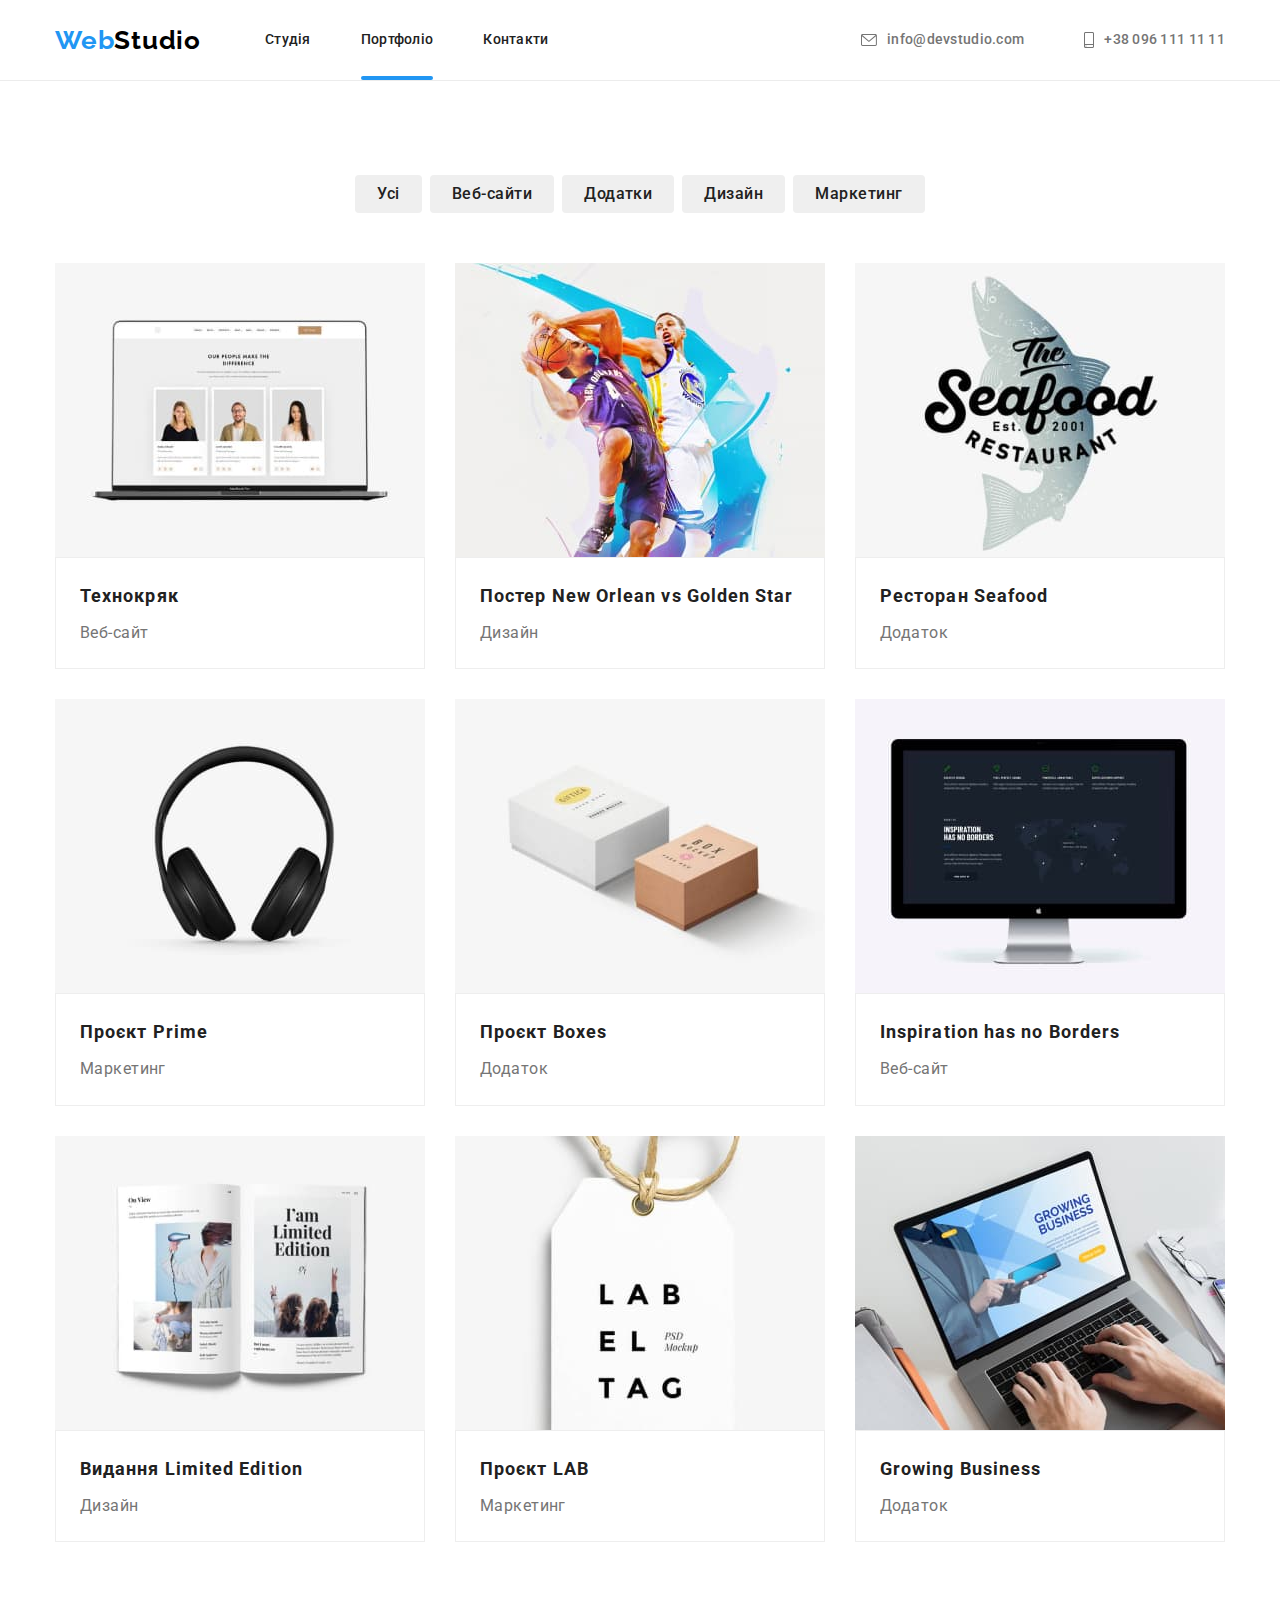
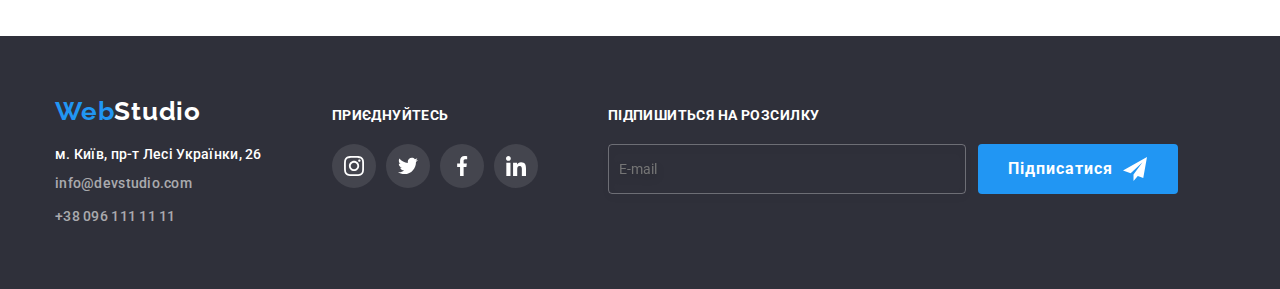
==== commit 04a2ab5f: "add_pages_portfolio" ====
--- a/portfolio.html
+++ b/portfolio.html
@@ -606,107 +606,72 @@
     </main>
     <!--Footer-->
     <footer class="footer-color">
-      <div class="container footer-block">
-        <div class="contacts-footer">
-          <a class="logo link logo-indent" href="./index.html" lang="en"
-            >Web<span class="logo-footer">Studio</span></a
-          >
-          <address>
-            <ul class="list">
-              <li class="footer-list">
-                <a
-                  class="adress link nav-contacts-footer"
-                  href="https://goo.gl/maps/qTSubEwmaGikRSsk8"
-                  target="_blank"
-                  rel="noreferer noopener nofollow"
-                  >м. Київ, пр-т Лесі Українки, 26</a
-                >
-              </li>
-              <li class="footer-list">
-                <a
-                  class="footer-contacts link nav-contacts-footer"
-                  href="mailto:info@devstudio.com"
-                  >info@devstudio.com</a
-                >
-              </li>
-              <li class="footer-list">
-                <a
-                  class="footer-contacts link nav-contacts-footer"
-                  href="tel:+380961111111"
-                  >+38 096 111 11 11</a
-                >
-              </li>
-            </ul>
-          </address>
-        </div>
-        <div class="footer-social">
-          <p class="follow">Приєднуйтесь</p>
-          <ul class="social-list-footer list">
-            <li class="social-list-item-footer">
-              <a href="#" class="social-list-link-footer">
-                <svg
-                  lang="en"
-                  aria-label="icon instagram"
-                  class="social-list-icon-footer"
-                >
-                  <use href="./images/sprite.svg#icon-instagram"></use>
+<div class="container footer-block">
+    <div class="footer-tablet">
+    <div class="contacts-footer">
+    <a class="logo-web link logo-indent" href="./index.html" lang="en">Web<span class="logo-footer">Studio</span></a>
+    <address>
+        <ul class="list">
+        <li class="footer-list"><a class="adress link nav-contacts-up" href="https://goo.gl/maps/qTSubEwmaGikRSsk8" target="_blank"
+                rel="noreferer noopener nofollow">м. Київ, пр-т Лесі Українки, 26</a></li>
+        <li class="footer-list"><a class="footer-contacts link nav-contacts-footer" href="mailto:info@devstudio.com">info@devstudio.com</a></li>
+        <li class="footer-list"><a class="footer-contacts link nav-contacts-footer" href="tel:+380961111111">+38 096 111 11 11</a></li>
+    </ul>
+</address>
+    </div>
+    <div class="footer-social">
+    <p class="follow">Приєднуйтесь</p>
+    <ul class="social-list-footer list">
+        <li class="social-list-item-footer">
+            <a href="#" class="social-list-link-footer">
+                <svg lang="en" aria-label="icon instagram" class="social-list-icon-footer">
+                    <use href="./images/sprite.svg#icon-instagram"></use>
                 </svg>
-              </a>
-            </li>
-            <li class="social-list-item-footer">
-              <a href="#" class="social-list-link-footer">
-                <svg
-                  lang="en"
-                  aria-label="icon twitter"
-                  class="social-list-icon-footer"
-                >
-                  <use href="./images/sprite.svg#icon-twitter"></use>
+            </a>
+        </li>
+        <li class="social-list-item-footer">
+            <a href="#" class="social-list-link-footer">
+                <svg lang="en" aria-label="icon twitter" class="social-list-icon-footer">
+                    <use href="./images/sprite.svg#icon-twitter"></use>
                 </svg>
-              </a>
-            </li>
-            <li class="social-list-item-footer">
-              <a href="#" class="social-list-link-footer">
-                <svg
-                  lang="en"
-                  aria-label="icon facebook"
-                  class="social-list-icon-footer"
-                >
-                  <use href="./images/sprite.svg#icon-fb"></use>
+            </a>
+        </li>
+        <li class="social-list-item-footer">
+            <a href="#" class="social-list-link-footer">
+                <svg lang="en" aria-label="icon facebook" class="social-list-icon-footer">
+                    <use href="./images/sprite.svg#icon-fb"></use>
                 </svg>
-              </a>
-            </li>
-            <li class="social-list-item-footer">
-              <a href="#" class="social-list-link-footer">
-                <svg
-                  lang="en"
-                  aria-label="icon linkedin"
-                  class="social-list-icon-footer"
-                >
-                  <use href="./images/sprite.svg#icon-linkedin"></use>
+            </a>
+        </li>
+        <li class="social-list-item-footer">
+            <a href="#" class="social-list-link-footer">
+                <svg lang="en" aria-label="icon linkedin" class="social-list-icon-footer">
+                    <use href="./images/sprite.svg#icon-linkedin"></use>
                 </svg>
-              </a>
-            </li>
-          </ul>
-        </div>
-        <form class="mailing">
-          <p class="mailing-text">Підпишіться на розсилку</p>
-          <div class="mailing-box">
-            <input
-              type="email"
-              name="email"
-              placeholder="E-mail"
-              class="mailing-input"
-              required
-            />
-            <button type="submit" class="mailing-button">
-              Підписатися
-              <svg class="icon-send">
+            </a>
+        </li>
+    </ul>
+    </div>
+    </div>
+    <div class="mail">
+        <p class="mail-title">підпишиться на розсилку</p>
+        <form class="mail-form">
+            <label class="mail-label">
+                <input type="email" class="mail-box" name="E-mail" placeholder="E-mail" required>
+            </label>
+            <div class="subbut">
+                <button type="submit" class="sub-btn">
+                    Підписатися
+                <svg aria-label="icon send" class="icon-mail">
                 <use href="./images/sprite.svg#icon-icon-send"></use>
-              </svg>
-            </button>
-          </div>
+            </svg>
+                </button>
+            </div>
         </form>
-      </div>
-    </footer>
+    </div>
+    </div>
+</div>
+</footer>
+    <script src="./js/menu.js"></script>
   </body>
 </html>
